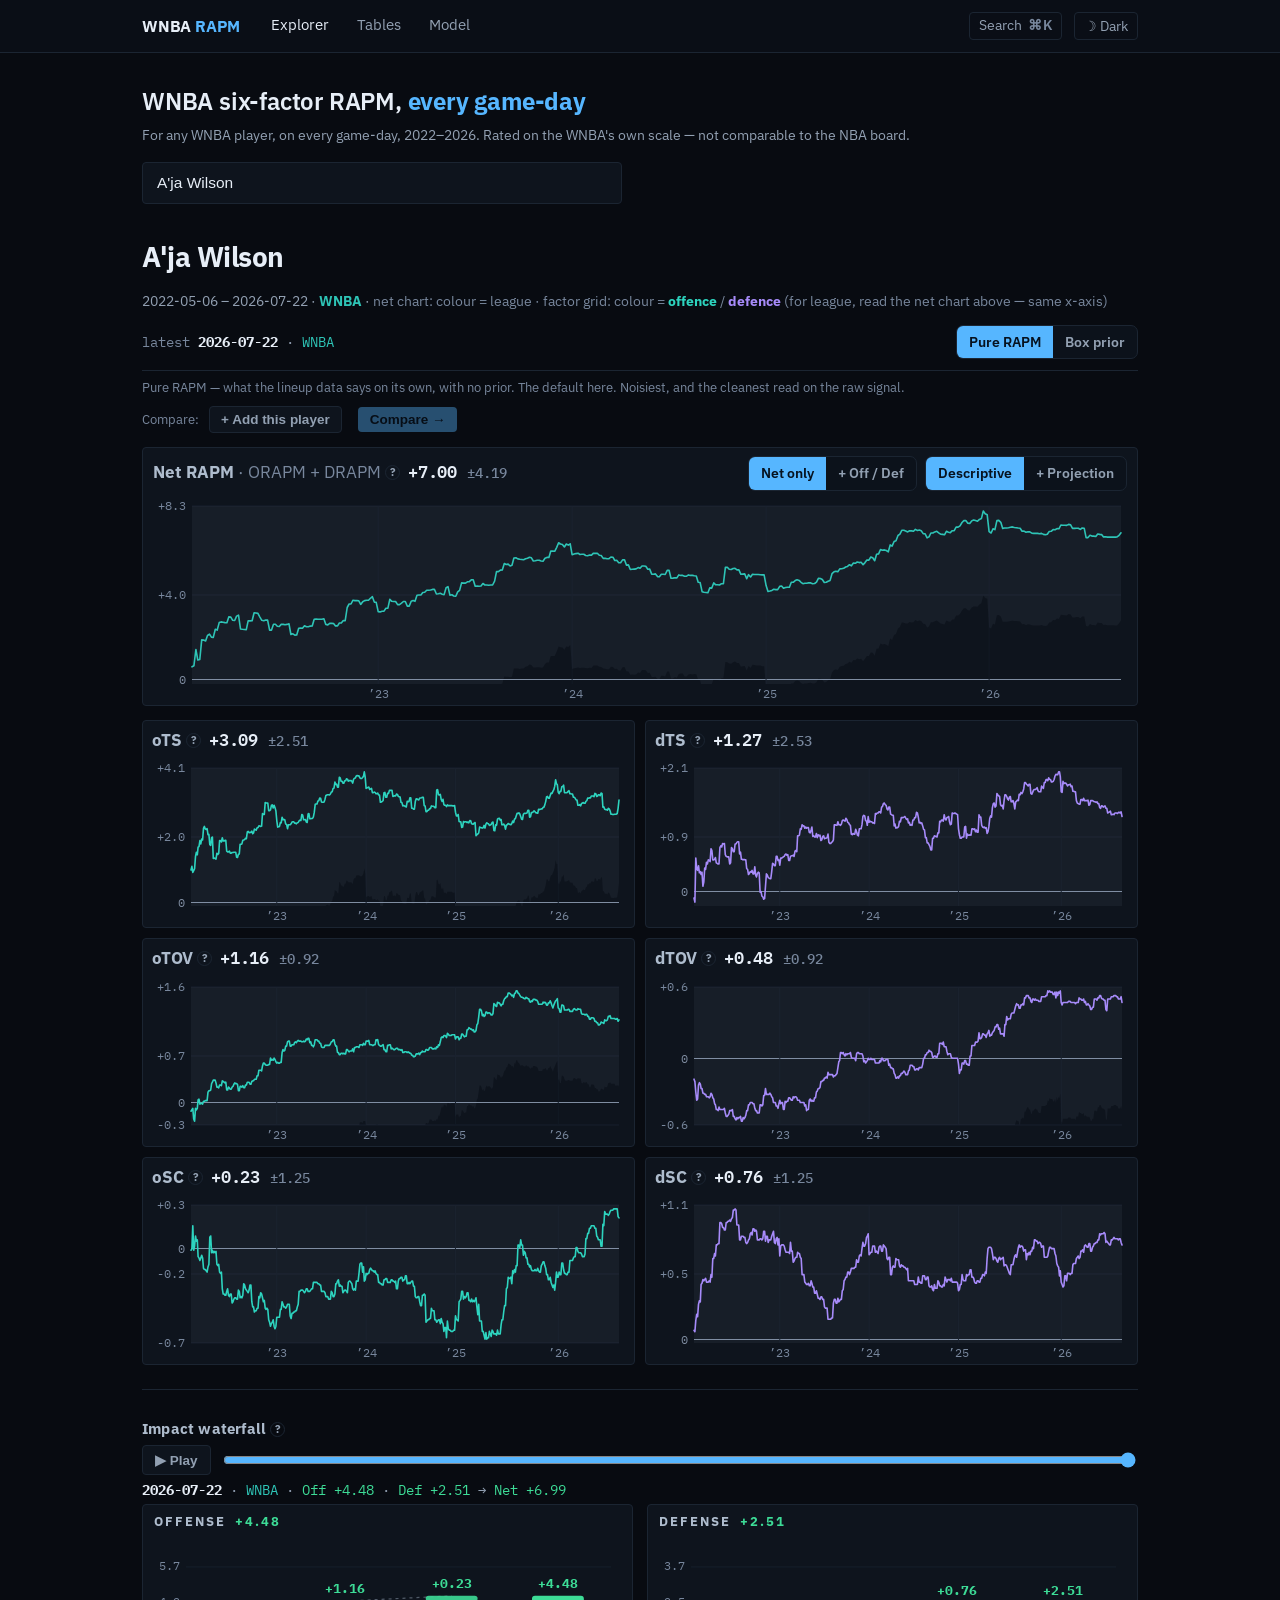
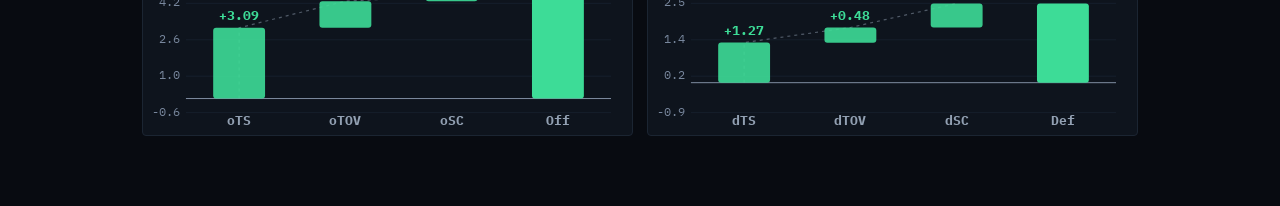
==== index.html @ 567971f6 "WNBA Daily RAPM — initial publish Six-factor WNBA RAPM re-solved every game-day, 2022-2026: 1,263 ga" ====
<!doctype html>
<html lang="en"><head>
<meta charset="utf-8"><meta name="viewport" content="width=device-width,initial-scale=1">
<title>Explorer · WNBA Daily RAPM</title>
<link rel="stylesheet" href="site.css">
<link rel="icon" href="favicon.svg"><link rel="manifest" href="manifest.webmanifest">
<style>
  /* ── page-unique CSS only (tokens/nav/search/grid/cell/seg live in site.css) ── */
  #player{display:none;margin-top:20px}
  .phead{display:flex;align-items:baseline;gap:13px;flex-wrap:wrap;border-bottom:1px solid var(--line);padding-bottom:11px}
  .pname{font-size:var(--fs-6);font-weight:700;letter-spacing:-.5px}
  /* ── player card (headshot + name + age + per-game box line) — Explorer-only ── */
  /* align-items:stretch, not center: the headshot spans the full height of the two-row body, so its
     top edge is flush with the name and its bottom with the shooting line. Centering left it
     floating against a body it no longer matched (owner 2026-07-26: "should be flush"). */
  .pcard{display:none;gap:var(--sp-4);align-items:stretch;background:var(--panel);
    border:1px solid var(--line);border-radius:var(--r-2);padding:var(--sp-3) var(--sp-4);margin-bottom:14px}
  /* Height comes from `stretch` so the image is flush with both rows; the width is FIXED at the
     height those two rows come to (100px, measured), which makes it square.
     ponytail: the 100 is a hand-matched constant, not derived. CEILING, stated plainly: change the
     type scale or the row gap and the headshot goes slightly off-square -- object-fit:cover keeps
     it looking right, it just stops being a perfect square. aspect-ratio:1 was tried first and does
     NOT work here: on a flex item with width:auto the flex algorithm sizes from content, so the
     monogram collapsed to the width of the two letters. */
  /* .pc-shot owns the 100px box; the headshot fills it. The wrapper exists so the team badge has
     something to be positioned against — and it has to be the wrapper rather than the <img>,
     because faceErr() REPLACES the img with a .pc-mono span when every CDN candidate 404s, and a
     badge parented to the img would vanish with it. */
  .pc-shot{position:relative;flex:0 0 100px;width:100px;align-self:stretch;display:flex}
  .pc-face,.pc-mono{width:100%;flex:1 1 auto;border-radius:var(--r-2);
    background:var(--panel-3);border:1px solid var(--line)}
  .pc-body{min-height:76px}
  .pc-face{object-fit:cover;object-position:top}
  /* Team badge, overlapping the headshot's top-left corner (owner 2026-07-28).
     THE PLATE IS NOT DECORATION. These are ESPN's own team PNGs, and a large share of college
     marks are dark-on-transparent — on the dark theme they would be an invisible smudge. A
     near-white plate is the standard badge treatment and the only one that makes an arbitrary
     third-party raster legible on BOTH themes; the --line ring is what keeps it from dissolving
     into the light theme's panel. Fixed white in both themes on purpose: the logo's own inks are
     fixed, so a theme-following plate would break exactly one of the two. */
  .pc-badge{position:absolute;top:-6px;left:-6px;width:30px;height:30px;border-radius:50%;
    background:#fff;border:1px solid var(--line);padding:3px;object-fit:contain;
    box-shadow:0 1px 3px rgba(0,0,0,.35)}
  @media(max-width:520px){.pc-badge{width:24px;height:24px;top:-5px;left:-5px;padding:2px}}
  .pc-mono{display:flex;align-items:center;justify-content:center;font-family:var(--font);
    font-weight:700;font-size:27px;color:var(--muted);letter-spacing:.5px}
  /* WHERE THE NAME->SUB GAP ACTUALLY COMES FROM (owner 2026-07-28: "reduce it"). It measured
     21.89px at desktop, and only 2px of that was this rule's gap. 18.39px was the PTS/REB/AST
     stat group's SECOND line -- the uppercase .pc-lab -- hanging below the baseline the name is
     aligned to inside row 1, and 1.50px was row 2's own baseline alignment. So the levers are
     down there, not here: .pc-lab's line-height (it inherited 1.5 from site.css, i.e. 17.25px of
     box for an 11.5px glyph) and .pc-cell's internal gap. Those three together take it to ~13px
     without moving the two stat groups, which the comments below say were deliberately placed. */
  .pc-body{flex:1;min-width:0;display:flex;flex-direction:column;justify-content:center;gap:0}
  /* one text line on the left, its stat group on the right, baselines shared */
  .pc-row{display:flex;align-items:baseline;justify-content:space-between;gap:var(--sp-5)}
  .pc-name{font-size:var(--fs-6);font-weight:700;letter-spacing:-.5px;line-height:1.08}
  .pc-sub{display:flex;gap:9px;align-items:baseline;flex-wrap:wrap;font-size:var(--fs-2);
    color:var(--muted)}
  .pc-sub .pos{font-weight:700;color:var(--text);letter-spacing:.02em}
  .pc-sub .tm{color:var(--text)}   /* team reads as identity, like the position, not as metadata */
  /* The two stat groups sit at the right end of their own row, so the ragged-length rows still share
     one flush right edge. `.pc-cell:last-child{padding-right:0}` is what lands that edge — do not
     give the last cell its padding back. */
  .pc-group{display:flex;font-family:var(--font-mono);font-variant-numeric:tabular-nums}
  .pc-cell{display:flex;flex-direction:column;gap:0;padding:0 11px;border-right:1px solid var(--line)}
  .pc-cell:first-child{padding-left:0}.pc-cell:last-child{border-right:none;padding-right:0}
  .pc-val{font-size:var(--fs-3);font-weight:600;color:var(--text)}
  /* line-height:1 is load-bearing, not cosmetic: this is the box that sets how far row 1 hangs
     below the name's baseline, and therefore most of the name->sub gap. See .pc-body above. */
  .pc-lab{font-size:11.5px;line-height:1;letter-spacing:.08em;color:var(--faint);text-transform:uppercase}
  .pc-shoot .pc-val{color:var(--muted)}
  /* The two stat groups ended up FLUSH (measured 0.0px between the PTS label's bottom and the FG%
     value's top) once the name->sub tightening landed: .pc-body's gap, .pc-cell's gap and
     .pc-lab's line-height were all pulled in, and those are the same three rules that separate the
     counting row from the shooting row. Owner 2026-07-28: give the two groups their space back
     WITHOUT re-opening the name gap.
     `position:relative` and not a margin, deliberately: .pc-row is align-items:baseline, so a
     margin-top here would push this group's baseline down and drag .pc-sub — the whole point of
     the tightening — down with it. A relative offset moves the paint and nothing else. */
  .pc-shoot{position:relative;top:5px}
  /* The paired rows are a desktop affordance and do not survive the phone: under the 60px headshot
     the body is ~239px wide at 375px (~184px at 320px) against ~256px of counting cells, so a row
     holding the name AND five stats would clip. Below 520px each row breaks in two and everything
     falls back to a LEFT edge — a ragged right beats a clipped one. */
  @media(max-width:520px){.pcard{align-items:flex-start}.pc-name{font-size:var(--fs-5)}
    .pc-shot{width:60px;height:60px;flex:0 0 60px;align-self:flex-start}
    .pc-row{flex-direction:column;align-items:flex-start;gap:var(--sp-1)}
    .pc-cell{padding:0 8px}
    .pc-group{flex-wrap:wrap;row-gap:6px}}
  .pmeta{color:var(--muted);font-size:var(--fs-2)}
  .readout{font-family:var(--font-mono);font-size:13.5px;color:var(--muted);font-variant-numeric:tabular-nums;min-width:150px;text-align:left}
  .readout b{color:var(--text)}
  .modehint{font-size:13px;color:var(--faint);margin:7px 0 -4px;line-height:1.55;max-width:840px}
  /* bespoke interactive crosshair charts (owned locally).
     .crosshair is NOT redeclared here. It used to be, as `stroke:#3a4862`, and because this
     <style> follows the site.css <link> the local copy WON — which quietly killed the themed fix
     site.css:244-248 documents. That hairline measures 9.20 against the light --panel but 2.01
     against the dark one, so on the DEFAULT theme the affordance that tells you which date you are
     reading sat under the 3:1 mark floor. site.css's var(--faint) lands at 5.5 light / 5.1 dark.
     .hdot is kept local because the charts here own the hover dot's geometry. */
  .hdot{pointer-events:none;stroke:var(--bg);stroke-width:1.2}
  .grid svg,.netcard svg{touch-action:none}
  /* ── cursor tooltip on the crosshair ──────────────────────────────────────────────────────────
     The crosshair and the hover dots already existed; what did not was a readout AT the pointer, so
     reading a value meant looking away from the day you were pointing at, up to the panel header.
     ONE node, position:fixed, reused by whichever chart the pointer is over: the bubble belongs to
     the pointer, not to a panel, and a fixed node cannot be clipped by a panel's radius or overflow.
     pointer-events:none so it can never swallow the pointermove that drives it. */
  #ctip{position:fixed;left:0;top:0;z-index:70;display:none;pointer-events:none;white-space:nowrap;
    border:1px solid var(--line);border-radius:var(--r-1);padding:6px 8px;
    box-shadow:0 6px 18px rgba(0,0,0,.45)}
  /* The SURFACE is theme-split on purpose and the reason is measurable. The swatches are MARKS
     (3:1 floor) and the binding one is light --off #0e9e8c: 3.34:1 on --panel (#ffffff) but 2.99 on
     --panel-2 and 2.78 on --panel-3 — so in LIGHT this bubble cannot reuse [data-tip]'s --panel-2
     surface without putting a swatch under the floor. DARK has the opposite problem: it floats over
     .cell/--panel, and --panel-2 sits 1.02:1 against that (no visible step at all), so it takes
     --panel-3 at 1.10 and lifts.
     RE-MEASURED after the swatches became live tokens (see tipShow), by sampling the RENDERED PNG
     at 1280 — the swatch pixel and the modal bubble-interior pixel, both themes, single-row bubble
     on ?p=c4896963's oTS cell: LIGHT surface (255,255,255), swatch --off (14,158,140) = 3.34:1;
     DARK surface (20,30,43) = --panel-3, swatch --off (45,212,191) = 9.02:1. Text on the same
     samples: value ink 17.80:1 light / 14.37:1 dark, and the weakest, the ± qualifier in --faint,
     5.52:1 light / 4.60:1 dark. Over 3:1 for marks and 4.5:1 for text in both themes.
     SCOPE, HONESTLY. Those numbers cover the LEAGUE and SIDE swatches, which are tokens. They do
     NOT cover the COMPARE view, whose swatches are the Okabe-Ito slots — theme-independent
     literals, baked identically into the polyline they label. Pixel-sampled on the same rig
     (?p=203999,1630169,201939,1628369, light): #0072B2 (0,114,178) 5.19:1, #CC79A7 (204,121,167)
     3.06:1, and #E69F00 (230,159,0) 2.25:1 — that last one is UNDER the 3:1 mark floor on the light
     bubble. It is under it on every light surface on the site, not just here, because the palette
     is chosen for dichromat SEPARATION rather than for luminance against white, and it paints the
     compare LINES too; nothing this tooltip can do fixes it without moving the palette everywhere.
     What keeps it honest meanwhile is that the compare bubble is the one place colour is never the
     sole encoder — every row prints the player's NAME beside the swatch at 5.52:1. Recorded as a
     palette decision for the owner, not papered over here with a border. */
  #ctip{background:var(--panel-3)}
  :root[data-theme=light] #ctip{background:var(--panel);box-shadow:0 6px 18px rgba(14,24,40,.16)}
  #ctip .d{font-size:var(--fs-1);color:var(--muted);margin-bottom:4px}
  /* LOCKUP, not space-between. The rows used to be independent flex lines with `margin-left:auto`
     on the number, which pinned every value to the bubble's right edge — so in a 4-way compare the
     numbers sat a variable distance from the name they belong to and did not line up with each
     other. One grid for ALL rows fixes both at once: the four columns are sized once, so the label
     column is as wide as the longest label and every number starts at the same x. The gap after
     the label is the grid's own 7px (the same 7px the swatch gets), which is a lockup gap, and the
     number still outranks its label by weight and colour. */
  #ctip .rows{display:grid;grid-template-columns:9px minmax(0,max-content) max-content max-content;
    align-items:center;gap:2px 7px;
    font-family:var(--font-mono);font-size:var(--fs-2);font-variant-numeric:tabular-nums;line-height:1.5}
  #ctip .sw{width:9px;height:9px;border-radius:2px}
  /* the compare view puts full player names in here, so the label truncates and the number does not */
  #ctip .k{color:var(--muted);overflow:hidden;text-overflow:ellipsis;max-width:150px}
  #ctip .n{color:var(--text);font-weight:600;text-align:right}
  #ctip .e{color:var(--faint)}
  /* add-to-compare affordance in the player header */
  .cmpadd{font-size:13.5px;font-weight:600;color:var(--muted);background:var(--panel);border:1px solid var(--line);
    padding:5px 11px;cursor:pointer;border-radius:var(--r-1)}
  .cmpadd:hover{color:var(--text);border-color:var(--accent)}
  .cmptray{display:flex;gap:8px;flex-wrap:wrap;align-items:center;margin:12px 0 0}
  .cmptray .seglab{align-self:center}
  .cmpchip{display:inline-flex;align-items:center;gap:7px;background:var(--panel);border:1px solid var(--line);
    padding:4px 9px;font-size:13.5px;border-radius:var(--r-1)}
  .cmpchip .sw{width:10px;height:10px;border-radius:2px}
  .cmpchip .x{cursor:pointer;color:var(--muted);font-weight:700;margin-left:1px}
  .cmpchip .x:hover{color:var(--neg)}
  .cmpgo{font-size:13.5px;font-weight:700;color:var(--accent-ink);background:var(--accent);border:none;
    padding:5px 12px;cursor:pointer;border-radius:var(--r-1)}
  .cmpgo:disabled{opacity:.4;cursor:not-allowed}
  /* ── production profile section ── */
  #profile{display:none;margin-top:28px;border-top:1px solid var(--line);padding-top:6px}
  .barrow{display:flex;align-items:center;gap:10px;margin:7px 0}
  .barrow .lab{width:58px;font-size:14.5px;font-weight:700;color:#cdd9e6;font-variant-numeric:tabular-nums}
  :root[data-theme=light] .barrow .lab{color:#33425a}
  .barrow .val{width:70px;font-size:13.5px;color:var(--muted);font-variant-numeric:tabular-nums;text-align:right}
  .barrow .pctlab{width:48px;font-size:13.5px;font-weight:700;color:var(--text);font-variant-numeric:tabular-nums}
  .barwrap{flex:1;min-width:120px}
  /* two balanced columns: percentile bars (left) + radar (right), both top-aligned (align-items:start) */
  .profcols{display:grid;grid-template-columns:repeat(auto-fit,minmax(280px,1fr));gap:18px 30px;align-items:start}
  /* Owner 2026-07-26: keep the radar INSIDE the vertical run of the six percentile bars.
     RC.radar() draws a square viewBox and site.css sets svg{width:100%;height:auto}, so the
     rendered height IS this max-width. Left column measures ~300px at 1040: two .sectitle blocks
     (21px line + collapsed 22px/8px margins) + six .barrow rows (20.25px + 7px margins) + the
     ~19px legend line. The "Profile shape" title above the radar eats 21+8 = 29px, leaving 271px
     — capped at 270 (was 330). This is a LAYOUT cap only: the viewBox is untouched, and
     RC.radar() is shared with the team pages, so nothing there moves. */
  .radarwrap{max-width:270px;margin:0 auto;width:100%}
  /* The radar's factor labels are sized in viewBox units, so the 270/320 = 0.84 scale would have
     shrunk them from 11.9px to 9.7px rendered. 14 units x 0.84 = 11.8px — same as before the cap. */
  #radar svg text{font-size:14px}
  /* plan49 W1: 3x2 grid — offence DOWN column 1 (oTS,oTOV,oSC), defence DOWN column 2.
     Column flow + the FIXED FAC insertion order at :471-473 does this with no JS change.
     Do NOT reorder FAC to get here: facProj(i) indexes traj_f[h][i] POSITIONALLY. */
  #grid{grid-template-columns:repeat(2,1fr);grid-template-rows:repeat(3,auto);grid-auto-flow:column}
  @media(max-width:640px){#grid{grid-template-columns:1fr;grid-auto-flow:row}}
  /* ── atoms expanded ────────────────────────────────────────────────────────────────────────
     Drilling into oTS/dTS gives that one factor the whole grid and takes the other five off
     screen. The point is width: seven component charts across a 493px half-cell are 150px each,
     which is where the year labels had to be hidden. Across the full 996px they are ~240px.
     grid-template-rows is overridden to `auto` because the 3-row template would otherwise hold
     two empty rows open under the expanded cell. */
  #grid.atoms-open>.cell{display:none}
  #grid.atoms-open>.cell.atom-open{display:block;grid-column:1/-1}
  #grid.atoms-open{grid-template-rows:auto}
  /* The morph itself. 260ms is long enough to read as motion and short enough not to sit in the
     way of a second click; the five leaving cells fade a touch faster than the survivor grows. */
  ::view-transition-old(root),::view-transition-new(root){animation-duration:260ms}
  @media(prefers-reduced-motion:reduce){
    ::view-transition-group(*),::view-transition-old(*),::view-transition-new(*){animation:none!important}
  }
  /* plan49 W1: in the SIX FACTOR charts the LINE colour encodes SIDE, not league (owner's ask).
     Teal is the existing --amp token. Measured with a Vienot dichromat sim + dE76:
     teal/violet separate at dE 51.8 deuteranopia / 68.0 protanopia, and both sit >64 from
     --amber, the projection overlay drawn on the same chart. Accepted cost, stated plainly:
     violet collapses onto --nba under deuteranopia (dE 3.2). Every hue at usable lightness does
     — the palette already spends blue/orange/rose on leagues. It is tolerable here only because
     the factor charts no longer draw league colour at all, so there is nothing to confuse it
     WITH inside the grid; the net chart above is a separate panel and keeps league colour. */
  :root{--off:#2dd4bf;--def:#a78bfa}
  :root[data-theme=light]{--off:#0e9e8c;--def:#7c3aed}
  .swoff{color:var(--off);font-weight:700}.swdef{color:var(--def);font-weight:700}
  /* plan49 W2: the net card's title row now carries THREE controls (off/def, projection, readout).
     Measured at 375px: adding #odseg pushed documentElement.scrollWidth to 447 against a 375
     clientWidth — a real horizontal page scroll. The shared `.ctitle` rule in site.css is a nowrap
     flex row (cited by SELECTOR, never by line number — that file is edited under us), so let this
     ONE row (and the control group inside it) wrap instead. Scoped to .netcard so the six factor
     cells keep their single-line titles. */
  .netcard .ctitle{flex-wrap:wrap;row-gap:6px}
  .netcard .ctitle>span{flex-wrap:wrap;max-width:100%}
  /* Owner 2026-07-26: the six factor headers (oTS/oTOV/oSC/dTS/dTOV/dSC) read too small. Label
     12.5px -> 15.5px (+24%, and now ON the --fs-* scale instead of off it). Raising the label to
     15.5 crosses the old 15px number, so the number moves with it (15 -> 18) to keep the site.css
     lockup rule intact: the NUMBER outranks its label. Settled ratio 18/15.5 = 1.16 (was 1.20).
     The trailing ±SE / O-D split stays a qualifier at 13px = 0.72 of the number (was 0.77).
     Scoped to #player so this can only ever touch the Explorer — .ctitle is a shared site.css
     component and other pages' panels must keep the 12.5/15 default. Applies to the net card too,
     which is the same lockup; measured at 1040 the net title row is 876px of 980px available and
     still does not wrap. */
  #player .ctitle{font-size:var(--fs-4)}
  #player .ctitle .v{font-size:var(--fs-4)}
  #player .ctitle .v b ~ span{font-size:var(--fs-2)}
  /* A DELIBERATE LOOK, NOT AN OVERFLOW GUARD. The single-line decision above was settled on the
     single-player readout, which holds one number; a 4-way compare puts four in the same .v.
     Below the grid's 1-column breakpoint that reads as a cramped label+numbers run, so the numbers
     are allowed to drop under their label. Nothing overflows without this rule — an earlier version
     of this comment claimed a 375px page scroll and it does not reproduce. Do not re-justify it as
     a scroll fix; delete it if the wrapped look is ever unwanted. */
  @media(max-width:640px){#player .ctitle{flex-wrap:wrap;row-gap:2px}}
  /* plan49 W3: TS -> atom drill-down. The panel lives INSIDE the .cell so the 3x2 column-flow
     grid keeps working — the cell simply grows and its column reflows. minmax(0,1fr) is a cheap
     guard against a grid item refusing to shrink below its content, NOT a fix for an observed
     bug: measured at 1280, plain `repeat(3,1fr)` yields the identical 151px tracks and the same
     scrollWidth 1280 == clientWidth. Kept because it costs one token; do not cite it as a fix. */
  .drill{font:inherit;font-size:12px;font-weight:600;letter-spacing:.02em;margin-left:6px;
    padding:1px 6px;border:1px solid var(--line);border-radius:999px;background:none;
    color:var(--faint);cursor:pointer;vertical-align:middle}
  .drill:hover{color:var(--text);border-color:var(--faint)}
  .drill.on{color:var(--bg);background:var(--faint);border-color:var(--faint)}
  .atompanel{display:none;margin-top:8px;border-top:1px solid var(--line);padding-top:8px}
  .atomnote{font-size:13px;line-height:1.5;color:var(--faint);margin-bottom:8px}
  .atomgrid{display:grid;grid-template-columns:repeat(auto-fit,minmax(210px,1fr));gap:10px 12px}
  @media(max-width:640px){.atomgrid{grid-template-columns:minmax(0,1fr)}}
  .atitle{display:flex;align-items:baseline;gap:7px;
    font-size:13px;color:var(--faint);margin-bottom:3px}
  .atitle .v{font-variant-numeric:tabular-nums;color:var(--text)}
  /* At 151px wide an 11-season career puts Chart()'s year ticks 6.7px apart with 15.3px labels —
     measured overlap, unreadable. Hide the LABELS only; the year GRIDLINES stay, and the parent
     TS chart sits directly above on the identical x-axis with its years legible (25.8px apart).
     Selector targets middle-anchored text, which in Chart() is the year tick and the projection
     season tick; atom charts are built with proj=null, so only year ticks can match here.
     ponytail: CSS instead of a `noYearLabels` flag threaded through Chart(). CEILING, stated
     plainly: nothing enforces this coupling — if Chart() ever draws another middle-anchored
     label, or these panels are ever given a projection, it disappears here silently.
     Scoped to the 3-up layout: at <=640px the panel is single-column (331px wide at a 375px
     viewport), the ticks are ~4x further apart and the labels are legible, so they stay. */
  @media(min-width:641px){.atomcell svg text[text-anchor="middle"]{display:none}}
  /* forward projection overlay (opt-in, ORANGE = projected, NOT measured) — 1-5yr trajectory, drawn on each chart */
  .projconn{stroke:var(--amber);stroke-width:1.4;fill:none;stroke-dasharray:4 2;stroke-linejoin:round;stroke-linecap:round;opacity:.65}
  .projci{stroke:var(--amber);stroke-width:1.6;stroke-linecap:butt}
  .projcap{stroke:var(--amber);stroke-width:1.6;stroke-linecap:round}
  /* ── impact waterfall (6 factors → off/def; continuous play across game-days) ── */
  #waterfall{display:none;margin-top:24px;border-top:1px solid var(--line);padding-top:6px}
  .wfbar{display:flex;align-items:center;gap:10px;flex-wrap:wrap;margin:2px 0 5px}
  .wfscrub{flex:1;min-width:130px;accent-color:var(--accent)}
  .wfsum{font-family:var(--font-mono);font-size:13.5px;color:var(--muted);font-variant-numeric:tabular-nums;margin:0 0 4px}
  .wfsum b{color:var(--text)}
  .wfstack{display:grid;grid-template-columns:1fr 1fr;gap:14px}
  @media(max-width:720px){.wfstack{grid-template-columns:1fr}}
  .wfchart{border:1px solid var(--line);background:var(--panel);border-radius:var(--r-1);padding:6px 9px 3px}
  .wfhd{display:flex;align-items:baseline;gap:9px;font-size:12.5px;font-weight:700;
    color:#aebccd;letter-spacing:.16em;padding:1px 2px 2px}
  :root[data-theme=light] .wfhd{color:#33425a}
  .wfsvg{width:100%;height:auto}
  .wfg{stroke:var(--grid);stroke-width:1}
  .wft{fill:var(--faint);font-size:12px;font-variant-numeric:tabular-nums}
  .wfax{stroke:var(--zero);stroke-width:1}
  .wftr{fill:none;stroke:var(--muted);stroke-width:1.2;stroke-dasharray:3 4;opacity:.5}
  .wfb.pos{fill:var(--pos);opacity:.9}.wfb.neg{fill:var(--neg);opacity:.9}.wfb.zero{fill:var(--zero);opacity:.6}
  .wfb.tot.pos{fill:var(--pos);opacity:1}.wfb.tot.neg{fill:var(--neg);opacity:1}
  .wfl{fill:var(--muted);font-size:13px;font-weight:700}
  .wfv{font-size:13.5px;font-weight:700;font-variant-numeric:tabular-nums}
  .wfv.pos{fill:var(--pos)}.wfv.neg{fill:var(--neg)}.wfv.zero{fill:var(--muted)}
</style></head>
<body>
<nav id="topnav" data-active="explorer"></nav>
<script src="charts.js"></script>
<script src="nav.js"></script>
<!-- team_colors.js: the site's one owner of "make this brand hex legible on this theme". The card
     reads it for the team name's tint (NBA by abbr, college by the ESPN hex card_data ships). It
     is optional by design — renderCard guards on window.deriveHex, so if this ever fails to load
     the name simply renders as normal text. Must follow charts.js, which owns theme init. -->
<script src="team_colors_wnba.js"></script>
<div class="wrap">
  <h1 style="margin-top:6px">WNBA six-factor RAPM, <b>every game-day</b></h1>
  <p class="sub">For any WNBA player, on every game-day, 2022&ndash;2026. Rated on the WNBA's own scale &mdash; not comparable to the NBA board.</p>
  <div class="searchbox">
    <input id="q" autocomplete="off" placeholder="Search a player…  (e.g. A'ja Wilson, Napheesa Collier)">
    <div class="drop" id="drop"></div>
  </div>
  <div class="cmptray" id="suggest"></div>

  <div id="player">
    <!-- kept for renderCard(); stays hidden — no WNBA card_data source -->
    <div class="pcard" id="pcard"></div>
    <div class="phead">
      <span class="pname" id="pname"></span>
      <span class="pmeta" id="pmeta"></span>
      <span class="readout" id="readout"></span>
      <div id="modeseg" class="seg" style="margin-left:auto;display:none">
        <button data-mode="pure" type="button">Pure RAPM</button>
        <button data-mode="box" type="button">Box prior</button>
      </div>
    </div>
    <div class="modehint" id="modehint"></div>

    <!-- add-to-compare affordance (single view only) — above the charts for easy access -->
    <div class="cmptray" id="cmptray" style="display:none">
      <span class="seglab">Compare:</span>
      <button class="cmpadd" id="cmpadd" type="button">+ Add this player</button>
      <span id="cmplist"></span>
      <button class="cmpgo" id="cmpgo" type="button" disabled>Compare →</button>
    </div>

    <div class="netcard">
      <!-- Owner 2026-07-26: tooltip trimmed to two sentences. The CI sentence is a REQUIRED honesty
           statement (the band measures what already happened, and is ~4x too wide read as a
           forecast) — shorten it if you must, never drop it. Full derivation: the CAL-2 band audit,
           and the band comment in Chart() below. -->
      <div class="ctitle"><span>Net RAPM <span style="color:var(--faint);font-weight:400">· ORAPM + DRAPM</span> <span class="help" data-tip="Offense plus defense, in points per 100 possessions on the WNBA's own scale (there is no translation to the NBA scale, and there cannot be one). The grey band is a 95% confidence interval on what already happened — not a next-season forecast, and about 4× too wide to read as one.">?</span></span>
        <!-- the readout sits NEXT TO its own label, same lockup as the six factor cells below.
             It used to live at the far end of the control group, ~700px from the words "Net RAPM". -->
        <span class="v" id="v_net"></span>
        <span style="display:inline-flex;align-items:center;gap:8px;margin-left:auto">
          <!-- plan49 W2: draw ORAPM (oTS+oTOV+oSC) and DRAPM (dTS+dTOV+dSC) on the SAME net axis.
               They sum vertically to the net line. Defensive factors are already sign-flipped so
               positive = good (msolve.py:712), so DRAPM is ADDED, never subtracted. -->
          <!-- Owner 2026-07-26: the reader needs two facts — the lines add to net, and they carry no
               band. WHY there is no band (SEs are not stored, and inventing one would misuse the
               six-factor kappa) is in the `extras` comment in Chart(); the ≤0.03 rounding slack is
               noted at odRead() in setHoverAll(). Neither belongs in a tooltip. -->
          <span id="odseg" class="seg" style="display:none" title="Draw offense and defense on the net axis. The two lines add to net; no confidence band is drawn for them.">
            <button data-od="off" type="button" class="on">Net only</button>
            <!-- plain text, NOT the side colours: when this button is active its background is the
                 accent blue, on which --off measures 1.18:1 and --def 1.24:1 contrast (WCAG AA wants
                 4.5). The colour legend lives in the chart title beside it instead. -->
            <button data-od="on"  type="button">+ Off / Def</button>
          </span>
          <span id="projseg" class="seg" style="display:none" title="Overlay the 1–5 year forward projection (per-factor XGBoost; off by default)">
            <button data-proj="off" type="button" class="on">Descriptive</button>
            <button data-proj="on"  type="button">+ Projection</button>
          </span>
        </span></div>
      <div id="c_net"></div>
    </div>
    <div class="grid" id="grid"></div>

    <!-- ── IMPACT WATERFALL (single-player only) — 6 factors → off/def, continuous play across game-days ── -->
    <div id="waterfall">
      <div class="sectitle" style="margin-bottom:4px">Impact waterfall
        <span class="help" data-tip="The six factors stacked into Offense and Defense totals for one game-day. Press Play to morph the waterfall continuously across every game-day of this player's career.">?</span>
      </div>
      <div class="wfbar">
        <button class="btn" id="wfplay" type="button" style="font-weight:700">▶ Play</button>
        <input class="wfscrub" id="wfscrub" type="range" min="0" max="0" value="0" step="1" aria-label="Scrub game-day">
      </div>
      <div class="wfsum" id="wfsum"></div>
      <div class="wfstack" id="wfstack"></div>
    </div>

    <!-- ── PRODUCTION PROFILE (single-player only) ── -->
    <div id="profile">
      <div class="profcols">
        <div>
          <div class="sectitle" style="margin-top:0">Production profile</div>
          <div class="sectitle">Offense</div>
          <div id="off"></div>
          <div class="sectitle">Defense</div>
          <div id="def"></div>
          <div class="legend" id="proflegend"></div>
        </div>
        <div>
          <div class="sectitle" style="margin-top:0">Profile shape</div>
          <div class="radarwrap" id="radar"></div>
        </div>
      </div>
    </div>

  </div>

  <div class="empty" id="empty">Search for a player to see their daily 6-factor RAPM trajectory.</div>

</div>

<!-- the one cursor tooltip every chart shares; filled by tipShow(), positioned by tipPlace() -->
<div id="ctip" role="tooltip" aria-hidden="true"></div>

<script>
const FAC=[["oTS","oTS"],["oTOV","oTOV"],["oSC","oSC"],["dTS","dTS"],["dTOV","dTOV"],["dSC","dSC"]];
const TIP={
  oTS:"Offensive true-shooting RAPM — points/100 from shot-making efficiency (NBA scale).",
  oTOV:"Offensive turnover RAPM — ball-security value (fewer turnovers = positive).",
  oSC:"Offensive second-chance RAPM — value from offensive rebounding / extra possessions.",
  dTS:"Defensive true-shooting RAPM — suppressing opponent shot efficiency.",
  dTOV:"Defensive turnover RAPM — forcing turnovers / ball pressure.",
  dSC:"Defensive second-chance RAPM — limiting opponent offensive rebounds."};
const FACK=["oTS","oTOV","oSC","dTS","dTOV","dSC"];
const OFFF=["oTS","oTOV","oSC"], DEFF=["dTS","dTOV","dSC"];
// ── plan49 W3: factor -> atoms drill-down ────────────────────────────────────────────────────
// MIRRORS daily_v5/joint_alpha.py LEGACY_FACTOR_COMPONENTS, and ONLY the two factors that
// actually decompose. The other four are 1:1 with a single leaf metric (oTOV/dTOV ->
// ALT_TOV_VALUE, oSC/dSC -> SECOND_CHANCE_CLEAN), so a drill-down there is the same number
// twice — which is why the affordance is TS-only. build_site_atoms.py fails closed if that
// map ever changes, and tests/test_atoms_closure.py pins the 2-of-6 count.
const ATOMK={oTS:["oDECOMP_RIM_FG","oDECOMP_RIM_FREQ","oDECOMP_MID_FG","oDECOMP_THREE_FG","oDECOMP_THREE_FREQ","oALT_FT"],
             dTS:["dDECOMP_RIM_FG","dDECOMP_RIM_FREQ","dDECOMP_MID_FG","dDECOMP_THREE_FG","dDECOMP_THREE_FREQ","dALT_FT"]};
const ALAB={DECOMP_RIM_FG:"Rim make",DECOMP_RIM_FREQ:"Rim rate",DECOMP_MID_FG:"Mid make",
            DECOMP_THREE_FG:"Three make",DECOMP_THREE_FREQ:"Three rate",ALT_FT:"Free throws"};
const alab=k=>ALAB[k.slice(1)]||k;
// ATOMSRC holds BOTH decompositions, date-keyed; ATOMS is whichever one is currently on screen
// (set by renderAtoms from the active mode). ATOMOPEN is which TS cell is expanded.
let ATOMSRC={pure:null,prior:null}, ATOMS=null, ATOMOPEN=null;
// NOT named byDate: prep() below declares its own local `const byDate` object, and a helper that
// a function silently shadows is a trap waiting for the first person who calls it from in there.
const indexAtoms=a=>{                              // {d:[iso], <atom>:[...], off:{}} -> {byDate, off}
  if(!a||!Array.isArray(a.d))return null;
  const by={}; a.d.forEach((iso,i)=>{const o={};
    for(const k in a) if(k!=='d'&&k!=='off') o[k]=a[k][i];   // 'off' is a scalar map, not a per-date list
    by[iso]=o;});
  return {byDate:by, off:a.off||{}};               // off = the fixed calibration offset per TS factor
};
// WHICH BOARD'S ATOMS BACK THE MODE ON SCREEN, or null if that mode has no atom layer at all.
// pure   -> the pure board's atoms.
// prior  -> the prior-informed board's atoms.
// latent -> only when it ALIASES to prior (SERIES.latent === priorPrep, i.e. this player never
//           changed leagues, which is 84% of them). Then the curve being drawn IS the prior board
//           and the prior atoms close against it exactly. For a real cross-league mover, latent is
//           a state-space re-score of that board, not a solve over the atoms -- nothing adds up.
// box    -> never. It is a different estimator whose LEAVES are the six factors; there is no atom
//           layer under it (out/box_prior_daily_*.parquet is 6 factors + net, full stop).
const atomsFor=m=>(m==='pure')?ATOMSRC.pure
                 :(m==='prior'||(m==='latent'&&LATENT_ALIAS))?ATOMSRC.prior:null;
const LC={wnba:'var(--wnba)'};
const LNAME={wnba:'WNBA'};
const q=document.getElementById('q'), drop=document.getElementById('drop');
let INDEX=[], curOpts=[], active=-1, CHARTS=[], SER=null;

// ── lazy-loaded, cached secondary data files ────────────────────────────────
let QUANT=null;
function lazy(file, cache){ return cache.p || (cache.p = fetch(file).then(r=>r.ok?r.json():null).catch(()=>null)); }
const _q={};
const getQuant = ()=>lazy('quantiles.json',_q).then(d=>QUANT=d);

// ── forward-projection overlay (opt-in; fetched ONCE, cached) ─────────────────
// projection_series.json: { meta:{factors,...}, players:{ "<pid>":{ last_season,
//   anchor:[net,se], next:[season,net,se], anchor_f:[6], next_f:[6], next_f_se:[6] } } }.
// 1-5yr trajectory. Rendered as ORANGE projected points + 80% CI on each chart. OFF by default.
let PROJ=null; const _p={};
const Z80=1.2816;                                  // 80% two-sided band half-width
let PROJON=false;                                  // always land on Descriptive; projection is opt-in, session-only
const getProj = ()=>lazy('projection_series.json',_p).then(d=>PROJ=d);
function projFor(){ return (PROJON && PROJ && PROJ.players && CURID && PROJ.players[CURID]) || null; }

fetch('players.json').then(r=>r.json()).then(d=>{
  INDEX=d;
  const u=new URLSearchParams(location.search),pid=u.get('p'),nq=u.get('q');
  // Multi-player comparison overlay: ?p=id1,id2,... (2-4 players). One id -> normal single view.
  const ids=(pid||'').split(',').map(s=>s.trim()).filter(Boolean);
  if(ids.length>1){loadMulti(ids.slice(0,4));return;}
  let hit=pid?INDEX.find(x=>x.id===pid):(nq?INDEX.find(x=>x.n.toLowerCase()===nq.toLowerCase())||INDEX.find(x=>x.n.toLowerCase().includes(nq.toLowerCase())):null);
  if(hit){load(hit.id,hit.n);return;}
  // DEFAULT: open on whoever leads the board. Data-driven rather than a pinned id --
  // players.json is sorted by net descending, so this survives a re-solve, a roster change
  // and the end of a career without anyone remembering to edit it.
  if(INDEX.length) load(INDEX[0].id, INDEX[0].n);
});

q.addEventListener('input',()=>filt(q.value.trim()));
q.addEventListener('focus',()=>{if(q.value.trim())filt(q.value.trim())});
q.addEventListener('keydown',e=>{if(!curOpts.length)return;
  if(e.key==='ArrowDown'){active=Math.min(active+1,curOpts.length-1);paint()}
  else if(e.key==='ArrowUp'){active=Math.max(active-1,0);paint()}
  else if(e.key==='Enter'){const o=curOpts[active<0?0:active];if(o)load(o.id,o.n)}
  else if(e.key==='Escape')drop.style.display='none';});
document.addEventListener('click',e=>{if(!e.target.closest('.searchbox'))drop.style.display='none'});

function filt(query){if(!query){drop.style.display='none';return}
  const ql=query.toLowerCase();
  curOpts=INDEX.filter(x=>x.n.toLowerCase().includes(ql))
    .sort((a,b)=>{const ai=a.n.toLowerCase().startsWith(ql),bi=b.n.toLowerCase().startsWith(ql);return ai!==bi?(bi-ai):(b.net-a.net)}).slice(0,12);
  active=-1;paint();}
function paint(){if(!curOpts.length){drop.style.display='none';return}
  drop.innerHTML='';
  curOpts.forEach((o,i)=>{const badges=[...o.lg].map(c=>`<span class="badge b-w">WNBA</span>`).join('');
    const el=document.createElement('div');el.className='opt'+(i===active?' active':'');
    el.innerHTML=`<span class="nm">${o.n}</span><span class="meta">${badges}<span>${o.s}–${o.e}</span><span style="color:#cbd5e1;font-weight:700">${o.net>=0?'+':''}${o.net}</span></span>`;
    el.onclick=()=>load(o.id,o.n);drop.appendChild(el);});
  drop.style.display='block';}

// Global data mode, persisted across players. Four daily series per player, swapped into the charts
// on toggle: 'pure' (prior-free), 'prior' (box-prior-informed, default), 'box' (the prior itself),
// 'latent' (display-only cross-league curve).
// Owner 2026-07-26: these render under the toggle on every page load, on a PUBLIC dashboard — one or
// two short sentences each, no internal framing. The framing that used to sit in the strings lives
// here instead, which is where a reader of the code wants it anyway:
//   pure   — prior-free six-factor decomp, calibrated to the public DataBallR ridge; one line per league.
//   prior  — same daily solve, all six factors shrunk toward a daily box-score prior; shrinkage is
//            strongest where lineup data is thin (rookies, early season) and fades as exposure grows.
//   box    — the prior itself, re-fit every game-day from NCAA/G-League/NBA box stats on that day's
//            prior-free cross-section.
//   latent — DARKO-style state-space pass over the prior-informed board, so a league-mover gets one
//            line instead of disjoint per-league graphs; net chart coloured by league played (F4).
// The box hint's "reads cooler than the board" clause is NOT filler — it is the honest-scale
// disclosure for a curve drawn on the same axis as the board. Shorten it, never drop it.
// TWO modes here, not the men's four, and the omissions are deliberate:
//   prior-informed — that board is a daily-refit box+EPM in-ridge prior. There is no WNBA
//                    EPM, so the same label over a different estimator would be a lie.
//   latent         — fuses a player's legs ACROSS leagues. One league => identity function.
const MODEHINT={
  pure:'Pure RAPM — what the lineup data says on its own, with no prior. The default here. Noisiest, and the cleanest read on the raw signal.',
  box:'Box prior — a box-score prediction of the same six factors, fit on WNBA box stats only. Shown at its own honest scale, so it reads cooler than the board, especially on defense.'};
const MODEHINT_LATENT_ALIAS='';
// DISPLAY-ONLY SMOOTHING DISCLOSURE (fence F3, owner-reopened 2026-07-17). DORMANT since 2026-07-21:
// the owner reverted the smoother, so deploy_site.sh no longer sets BOX_SMOOTH_W, build_site_box.py
// never stamps `sm`, and this sentence never renders. Kept wired, not deleted, because the disclosure
// must ship in the same motion as the filter if the filter ever comes back — a smoothed number that
// does not say it is smoothed is a lie. It is DERIVED: the window quoted is whatever was applied.
const boxSmoothNote=w=>` Display-smoothed: each of the six factors is filtered along time with a trailing ${w}-point median, reset at every season break (NBA days only). This changes only what is drawn. The rating, the prior and the projection all use the unsmoothed values, and the confidence band is not smoothed.`;
// Default mode is 'prior' (owner 2026-07-28 evening; reverts that morning's latent default, which
// had superseded 2026-07-24 prior, which had superseded 2026-07-21 latent — this pendulum has now
// swung four times, so change the DEFAULT here and the migration key in nav.js together and leave
// everything else alone). Latent remains a first-class mode: selectable here, live on the Tables'
// NBA populations, and Compare still draws it (separate owner ask). It just no longer OPENS.
// It also stays DISPLAY-ONLY either way (fence F4) — nothing downstream reads it.
//
// The one-time migration that moves returning visitors onto a new default lives in nav.js, NOT
// here: the Tables page shares these two localStorage keys, and a migration that only ran on the
// Explorer left a Tables-first visitor on their old mode until they happened to open this page.
// nav.js loads before this script on every page, so `rapm_mode` is already migrated by the time
// it is read below.
let _sm=localStorage.getItem('wrapm_mode');
// PER-PLAYER default: prior for EVERYONE, movers included. The 2026-07-26 rule that opened a
// cross-league mover on latent is deliberately NOT reinstated with this revert — "prior-informed
// is the default, not Latent" is not satisfied by a default that is still latent for the 16% of
// players who moved, and a mover landing on Latent is exactly where the revert would look broken.
// It only applies while the visitor has never PICKED a mode: `rapm_mode` alone cannot tell
// "defaulted" from "chose", since the migration above writes it either way, so the choice is
// recorded separately by setMode. Once someone picks, their pick wins on every player.
const modePinned = ()=>localStorage.getItem('wrapm_mode_pinned')==='1';
let SERIES={}, MODE=(_sm||'pure'), PNAME='', CURID=null;
function load(id,name){drop.style.display='none';q.value=name;history.replaceState(null,'','?p='+id);
  if(typeof wfStop==='function')wfStop();           // cancel any waterfall sweep from the previous player
  CURID=id; MULTI=null;
  const opt=u=>fetch(u).then(r=>r.ok?r.json():null).catch(()=>null);
  Promise.all([
    fetch('data/'+id+'.json').then(r=>r.json()),     // PURE board (base here; carries name)
    opt('data/'+id+'_box.json')                      // box prior
  ]).then(([pure,box])=>{
    const prior=pure, latent=null, atoms=null, atomsp=null;   // no such boards in the WNBA
    PNAME=prior.name||name;
    const priorPrep=prep(prior);
    // plan45 B1 (D3): single-league players have no _latent.json; alias Latent to the prior board
    // (latent === board when there is no cross-league bridge) so the tab is never a dead greyed button.
    LATENT_ALIAS=!latent;
    if(!modePinned()) MODE='pure';                   // pure is the WNBA default
    // W3: index the atom sidecars BY DATE, not by position. Each one's axis is the NBA subset of
    // the series it decomposes AND build_pages._downsample subsets each sidecar independently (it
    // pins each file's own last-played index), so positional alignment between sidecars is not
    // guaranteed even when the lengths happen to match. Date is the only safe join.
    ATOMSRC={pure:indexAtoms(atoms), prior:indexAtoms(atomsp)}; ATOMS=null; ATOMOPEN=null;
    BOX_SM=(box&&box.sm)||0;                        // per-player: what was actually applied (F3)
    SERIES={pure:priorPrep, box:box?prep(box):null};
    RAW={prior, pure, box, latent};
    show();
  });}
let RAW={}, LATENT_ALIAS=false, BOX_SM=0;   // BOX_SM: trailing-median window build_site_box.py
//   actually applied to this player's box curve (0/absent = not smoothed). Drives the F3 disclosure.

function activeMode(){return SERIES[MODE]?MODE:'pure';}  // honor preference; fall back per-player without dropping it
function setMode(m){
  if(!SERIES[m])return;                              // ignore unavailable mode (button disabled anyway)
  MODE=m; localStorage.setItem('wrapm_mode',m);
  localStorage.setItem('wrapm_mode_pinned','1');      // an explicit pick; stop auto-selecting per player
  syncSeg(); renderActive(); renderProfile();        // re-render on Pure / Prior-informed / Box toggle
}
function syncSeg(){
  const am=activeMode();
  document.querySelectorAll('#modeseg button').forEach(b=>{
    const avail=!!SERIES[b.dataset.mode];
    b.disabled=!avail; b.classList.toggle('on',avail&&b.dataset.mode===am);
  });
  let hint=(am==='latent'&&LATENT_ALIAS)?MODEHINT_LATENT_ALIAS:MODEHINT[am];
  if(am==='box'&&BOX_SM>1)hint+=boxSmoothNote(BOX_SM);   // disclose the filter iff it was applied
  document.getElementById('modehint').textContent=hint;
}
document.querySelectorAll('#modeseg button').forEach(b=>b.addEventListener('click',()=>setMode(b.dataset.mode)));

// ── projection toggle (opt-in forward overlay on the NET chart) ──────────────
function syncProjSeg(){
  document.querySelectorAll('#projseg button').forEach(b=>b.classList.toggle('on',(b.dataset.proj==='on')===PROJON));
}
function setProj(on){
  if(PROJON===on)return;
  PROJON=on;                                       // session-only; not persisted (Descriptive is the default landing)
  syncProjSeg();
  if(MULTI)return;                                 // projection overlay is single-player only
  if(on) getProj().then(renderActive);             // lazy-load then re-draw charts with orange overlay
  else   renderActive();                           // re-draw charts without the overlay
}
document.querySelectorAll('#projseg button').forEach(b=>b.addEventListener('click',()=>setProj(b.dataset.proj==='on')));

// ── plan49 W2: off/def split on the net chart (opt-in, session-only, like the projection toggle) ──
let ODON=false;
const OD_EXTRAS=[['ORAPM','--off'],['DRAPM','--def']];   // same tokens W1 gave the factor grid
function syncOdSeg(){document.querySelectorAll('#odseg button').forEach(b=>b.classList.toggle('on',(b.dataset.od==='on')===ODON));}
function setOD(on){if(ODON===on)return;ODON=on;syncOdSeg();if(!MULTI)renderActive();}
document.querySelectorAll('#odseg button').forEach(b=>b.addEventListener('click',()=>setOD(b.dataset.od==='on')));

// plan49 W2: the ONE place a side total is summed. The waterfall (wfRenderAt) and the net-chart
// off/def overlay both call this, so there is exactly one spelling of "ORAPM = oTS+oTOV+oSC".
const odSum=(row,facs)=>facs.reduce((a,f)=>a+(row[f]||0),0);

// collapse off-seasons: one row per date, sorted; d may be null (mode unavailable) -> null series
function prep(d){
  if(!d)return null;
  const byDate={};
  for(let i=0;i<d.d.length;i++){const k=d.d[i];
    if(!byDate[k]) byDate[k]={};
    const o=byDate[k];
    o.date=k;o.lg=d.lg[i];o.net=d.net[i];o.net_se=d.net_se[i];
    o.pg=d.pg?d.pg[i]:null;   // plan49 W6: 1=played (box row), 0=carried/decayed, null=series has no pg
    for(const[f]of FAC){o[f]=d[f][i];o[f+'_se']=d[f+'_se'][i];}
    // derived side totals (msolve.py:721-723, re-asserted aggregate.py:129-131). null in -> null out,
    // so a missing factor blanks the split rather than silently reading as a zero contribution.
    o.ORAPM=OFFF.some(f=>o[f]==null)?null:odSum(o,OFFF);
    o.DRAPM=DEFF.some(f=>o[f]==null)?null:odSum(o,DEFF);
  }
  return Object.values(byDate).sort((a,b)=>a.date<b.date?-1:1);
}

const el=RC.el;
// resolve a CSS var to a concrete color for raw SVG attributes (lines/fills the helpers don't take vars for)
function cssvar(name){return getComputedStyle(document.documentElement).getPropertyValue(name).trim()||'#888';}
function lgColor(lg){return cssvar(lgToken(lg));}
// The SAME colour as lgColor, left as an UNRESOLVED token. Both forms are needed and they are not
// interchangeable: RC.radar/RC.pctBar in charts.js take a concrete colour and do string work on it,
// while every mark this file draws itself wants the token so the theme toggle re-colours it (see
// the tipShow comment for the defect that came of mixing the two).
function lgToken(lg){return lg==='wnba'?'--wnba':'--accent';}
function lgVar(lg){return 'var('+lgToken(lg)+')';}
// plan49 W1: the six factor charts colour the LINE by side (offence/defence). Returns null for every
// other key ('net', and ChartMulti's compare series), which then falls back to lgVar as before.
// ponytail: keyed off the first character of the factor name because FACK is frozen at
// ["oTS","oTOV","oSC","dTS","dTOV","dSC"] — a seventh factor whose name starts with o/d would be
// swept in silently. That order is load-bearing elsewhere (traj_f is positional), so it will not move.
function sideColor(key){return key[0]==='o'?'var(--off)':key[0]==='d'?'var(--def)':null;}

// ── cursor tooltip layer ──────────────────────────────────────────────────────────────────────
// The half of the hover the charts did not have. Crosshair, dots and the ONE shared index are
// untouched: setHoverAll/setHoverMulti still drive every panel together, and this only adds a
// bubble at the pointer so the number can be read where you are pointing. Each chart exposes
// tipData(i) -> {date, rows:[{c,k,v,e}]} and a `host` panel; there is exactly one tooltip NODE and
// the chart under the pointer fills it, so seven panels never bloom seven bubbles.
const CTIP=document.getElementById('ctip');
const tipSgn=v=>(v>=0?'+':'')+v.toFixed(2);
const tipLabel=k=>k==='net'?'Net':k==='BASE'?'Baseline':alab(k);   // alab passes non-atom keys through
const tipEsc=s=>String(s).replace(/[&<>"]/g,c=>({'&':'&amp;','<':'&lt;','>':'&gt;','"':'&quot;'}[c]));
function tipHide(){if(CTIP.style.display!=='none')CTIP.style.display='none';}
// SWATCH/LINE AGREEMENT: both sides are now UNRESOLVED CSS TOKENS ('var(--nba)'), so both follow
// the theme toggle and cannot drift apart. An earlier comment here claimed agreement was already
// guaranteed "including the site-wide fact that a theme toggle does not re-render charts". That was
// FALSE for every league-coloured mark, and the two chart families were broken in opposite
// directions — MEASURED, by rendering, flipping data-theme with no re-render, and reading both
// values in the same frame:
//   * net chart / compare: lgColor() ran at HOVER time, so it resolved live, while the polyline
//     stroke had been baked at render. On a college player rendered light then flipped to dark:
//     line #c81e5a, swatch rgb(255,95,143) (=#ff5f8f). Two different colours for one line.
//   * the six factor charts + the atom cells: SIDEC was baked at render, so BOTH were stale — they
//     agreed with each other but not with the theme. Worse, a dark --off #2dd4bf swatch left on the
//     flipped LIGHT bubble surface (--panel #ffffff) measures 1.86:1, under the 3:1 this file's own
//     surface comment sets for swatches.
// Tokens fix both at once, and the swatch is then correct by construction rather than by luck: it
// carries the same token string that painted the line, so nothing can resolve them at two different
// moments. Verified by driving the flip three times (render light -> read light -> flip dark ->
// flip back) and comparing getComputedStyle(polyline).stroke with getComputedStyle(swatch)
// .backgroundColor in the same frame: equal in all three states, on both the net chart
// (rgb(200,30,90) <-> rgb(255,95,143)) and a factor chart (rgb(14,158,140) <-> rgb(45,212,191)).
// The contrast numbers this restores are re-measured from pixels in the #ctip surface comment.
// var() is legal in an SVG presentation attribute here (the file already relies on that for
// --grid/--zero/--amber).
// The ONE colour that stays a literal is the compare view's Okabe-Ito slot (OKABE[]): it is not a
// token, is identical in both themes, and is baked into the polyline the same way.
function tipShow(c,ev,i){
  const d=c.tipData&&c.tipData(i);
  if(!d||!d.rows.length){tipHide();return;}
  // LOCKUP, not space-between (site-wide rule: a label and its number read as one unit, and the
  // number outranks the label). The rows share ONE grid so the four columns line up down the
  // bubble; every row emits all four cells, empty ones included, or a row with no ± would slide
  // the next row's swatch into the wrong column.
  CTIP.innerHTML=`<div class="d">${tipEsc(d.date)}</div><div class="rows">`+d.rows.map(r=>
      `<span class="sw" style="background:${tipEsc(r.c)}"></span>`
     +`<span class="k">${tipEsc(r.k)}</span><span class="n">${tipEsc(r.v)}</span>`
     +`<span class="e">${r.e?tipEsc(r.e):''}</span>`).join('')+`</div>`;
  CTIP.style.display='block';                       // display first: offsetWidth below needs layout
  tipPlace(ev,c.host,c.hoverPt?c.hoverPt(i):null);
}
// Two rules. Never cover the point being pointed at, and never get clipped.
//
// RULE ONE is anchored on the SNAPPED POINT, not on the cursor. That is the whole fix: the
// crosshair and the hover dot snap to the nearest game-day, so on any sparse series the cursor and
// the thing it describes are up to half a step apart, and a bubble hung off ev.clientX lands on the
// dot. The old comment here derived a "ceiling" arithmetically (clearance 10.2 - step/2, "reaches
// zero at a 20.4px step") and concluded it never covered the point. MEASURED, it was wrong and not
// by a little: on BJ Simmons (c4896963, 10 game-days, net chart at 1280 -> step 103.22px), sweeping
// the cursor along the line at 2px intervals across the plot, 160 of 465 positions (34.4%) put the
// bubble over the hover dot. Worst read: cursor x=1068 on the line, snapped dot at x=1017.8, bubble
// spanning 885 -> 1054.2 — the dot buried mid-bubble, 50px from the cursor.
// hoverPt(i) hands us the snapped point in CLIENT coordinates (charts already compute X(i)/Y(v) in
// viewBox units; the scale factor is the svg's own rect / its viewBox). The bubble is then placed
// TIP_GAP from that column, and the clearance is INDEPENDENT OF STEP — there is no step ceiling
// left to state. MEASURED on the same 465-position sweep after the change: 0 cover the dot, and the
// tightest horizontal clearance from the point's column over the whole sweep is 13.78px (nominal
// TIP_GAP 14, less sub-pixel rect rounding), i.e. 9.98px clear of .hdot's outer edge (r 3.2 + half
// its 1.2 stroke = 3.8) — at a 103.22px step, where the old code was 34.4% covered.
//
// RULE TWO: the flip is decided against the PANEL rather than the viewport, because a bubble hung
// off a point near a cell's right edge would otherwise lie across the neighbouring cell's chart.
// Same edge-flip .wseg and the .phead tips on team2027 already do, for the same reason.
//
// WHERE THE TWO RULES FIGHT, AND WHO WINS. A 236px atom cell (measured, 1280) against a bubble that
// is 100-170px wide cannot always do both: a point in the middle of that cell has room for the
// bubble on neither side without leaving the cell. Containment wins and the separation goes
// VERTICAL — the bubble is clamped inside its panel and lifted clear above the dot (or dropped
// below it if there is no room above). Vertical is the cheap direction: the bubble is already
// unbounded vertically by the panel, so this trades no new overlap for the one thing rule one
// forbids. If the bubble is wider than the panel entirely, the panel bound is dropped and only the
// viewport binds: half over a neighbour beats numbers cut off.
const TIP_GAP=14, TIP_EDGE=6, TIP_DOT=5;   // TIP_DOT: .hdot outer radius 3.8, rounded up with slack
function tipPlace(ev,host,pt){
  const w=CTIP.offsetWidth, h=CTIP.offsetHeight;
  const r=host?host.getBoundingClientRect():null;
  let lo=TIP_EDGE, hi=innerWidth-TIP_EDGE;
  if(r&&r.width>=w+2*TIP_EDGE){lo=Math.max(lo,r.left+TIP_EDGE);hi=Math.min(hi,r.right-TIP_EDGE);}
  const ax=pt?pt.x:ev.clientX;                      // anchor = the snapped point's column
  let x, beside=true;
  if(ax+TIP_GAP+w<=hi) x=ax+TIP_GAP;                // preferred side
  else if(ax-TIP_GAP-w>=lo) x=ax-TIP_GAP-w;         // flip to the other side of the POINT
  else {beside=false; x=Math.min(Math.max(ax-w/2,lo),Math.max(lo,hi-w));}   // neither side fits
  // A finger covers what it points at, so on touch the bubble goes ABOVE the contact instead of
  // beside it (22px ~= a fingertip's radius on the glass). Mouse: centred on the cursor.
  let y=(ev.pointerType==='touch')?ev.clientY-h-22:ev.clientY-h/2;
  // Keep it clear of the sticky header. The bubble is centred on the cursor, so a chart whose top
  // has scrolled under the nav would otherwise have it painted across the site's own header (#ctip
  // sits above the nav's z-index on purpose — being clipped by it would be worse). Measured off the
  // nav rather than a hardcoded height, so a header that grows cannot silently break this.
  const nav=document.getElementById('topnav');
  const top=Math.max(TIP_EDGE,nav?nav.getBoundingClientRect().bottom+TIP_EDGE:TIP_EDGE);
  const bot=Math.max(top,innerHeight-TIP_EDGE-h);
  y=Math.min(Math.max(y,top),bot);
  // The bubble is sitting in the point's own column (panel too narrow to go beside it) — so
  // separate vertically instead. `ys` is every visible hover dot on this column: one on a single
  // player, up to four in the compare view, which is why it is a list and not a scalar.
  if(!beside&&pt&&pt.ys.length){
    const dTop=Math.min(...pt.ys)-TIP_DOT, dBot=Math.max(...pt.ys)+TIP_DOT;
    if(y<dBot&&y+h>dTop){                           // it really does overlap the dot band
      const above=dTop-h;
      y=(above>=top)?above:(dBot<=bot?dBot:y);      // prefer above, else below, else leave it
    }
  }
  CTIP.style.left=x+'px';CTIP.style.top=y+'px';
}
// A fixed-position node does not travel with the chart it describes, so a scroll orphans it.
addEventListener('scroll',tipHide,{passive:true});

// ── y-axis: three domain ticks + an ALWAYS-DRAWN, ALWAYS-LABELLED zero line ──────────────────
// Callers fold 0 into the y-domain pool (see `pool.push(0)` below), so Y(0) is always inside the
// plot rect and the zero line is unconditional. It used to be drawn only when the series happened
// to straddle 0, which left a player whose oSC never goes positive with no reference at all — the
// reader had to decode "is this good" from the tick numbers.
// The three ticks stay evenly spaced at the domain min/mid/max (they are what sets the scale), but
// one of them is DROPPED for either of TWO reasons: it lands too close to the zero line to read as
// a separate rule, or its own label rounds to the origin. The zero tick wins both collisions.
//
// (a) TOO CLOSE. An all-positive series puts 0 about 3% up from the floor (the 6% pad, halved by
// centring), i.e. ~4px, and drawing a --grid rule + "-0.2" there as well as the --zero rule + "0"
// reads as a rendering fault.
// The threshold is 1.5x the tick font size, not 1x. MEASURED on the rendered face (IBM Plex Mono
// 12px, via canvas measureText actualBoundingBox on "+0.0"): ink ascent 8.52px, ink descent 0.14px,
// so a tick label's ink box is 8.66px tall and has no descender. At the old 1x=12px threshold a
// surviving pair sits 12px apart baseline-to-baseline, i.e. 3.34px of white between ink — the two
// labels clump and read as one four-line stack. At 1.5x=18px the white is 9.34px, slightly more
// than the ink height itself, which is the same 1.5 leading the rest of the site's stacked small
// type uses. MEASURED COST, replaying this exact arithmetic over all 250,558 published panels
// (net + 6 factors x 4 modes for every player file, plus the 7 atom cells of every _atoms.json):
// grid ticks drawn falls 573,440 -> 565,021, i.e. 2.289 -> 2.255 per panel, a net loss of 8,419
// ticks (-1.5%). No panel drops below TWO grid ticks at 18px (distribution: 63,905 panels keep 3,
// 186,653 keep 2, none keep fewer), so nothing is left with a zero rule and no scale.
//
// (b) LABEL IS THE ORIGIN. The pixel rule alone is not enough, and the gap it leaves is not rare.
// A tick can sit 12-24px from the zero rule and still round to 0.0 — the panel then shows a --zero
// line labelled "0" and, an inch away, a --grid line labelled "-0.0" or "+0.0". MEASURED on the
// same 250,558 panels: 33,763 of them (13.5%) draw a surviving +-0.0 tick. LIVE EXAMPLE, read off
// the DOM: ?p=1630169 (Haliburton) -> Pure -> dTS atoms -> the "Three rate" cell drew "+0.0" at
// y=82 next to "0" at y=105.5, 23.5px apart. So the rule tests the FORMATTED LABEL — what the
// reader actually sees — and not the value: "-0.0" is a nonsense axis label in any case.
// AT MOST ONE TICK IS EVER LOST, to (a) and (b) combined. (a) alone can only take one: gridline
// spacing is ph/2 — 69px on a factor cell, 89px on net — which is far more than 2x18. (b) alone can
// only take one: two ticks both rounding to 0.0 would need the domain half-height under 0.05, and
// the `half` floor two lines below Chart()'s pool.push(0) is 0.15. That they cannot BOTH fire on
// one panel is not argued, it is measured — the 250,558-panel replay above returns exactly two
// outcomes, 3 ticks or 2, and never 1 or 0.
// --zero labels its own line — same ink for the mark and its name, and it is the one tick that
// should out-read the others. MEASURED off the rendered PNG (a 1100px shot of ?p=1630169, the oSC
// cell), sampling the line row and the darkest/brightest glyph pixel of the "0" against the cell
// background: dark rgb(127,141,161) on rgb(14,20,29) = 5.48:1 line / 5.41:1 glyph; light
// rgb(86,100,120) on white = 6.02:1 both. Over the 4.5:1 text floor in both themes, so it is
// legible as a LABEL and not merely as a mark.
// The zero line's y is SNAPPED to a half-pixel. svg{width:100%;height:auto} + a viewBox built from
// the mount's own clientWidth makes one viewBox unit one CSS pixel, so a 1px stroke at an integer y
// straddles two device rows at half alpha each. MEASURED on the rendered PNG before the snap: the
// brightest row of the oSC zero line was rgb(82,92,109) on --panel = 2.74:1, i.e. the reference
// line was UNDER the 3:1 mark floor while its token (#7f8da1, 5.48:1 on --panel) was comfortably
// over it. Centring on x.5 makes it cover exactly one row at 1x and exactly two at 2x.
const TICK_CLEAR=1.5;                        // drop threshold, in tick font sizes — see (a) above
function gridZero(svg,padL,padR,W,ymin,ymax,Y,fs){
  const yz=Math.round(Y(0))+0.5;
  [0,.5,1].forEach(f=>{const yv=ymin+(ymax-ymin)*f, y=Y(yv);
    const txt=(yv>=0?'+':'')+yv.toFixed(1);
    if(Math.abs(y-yz)<fs*TICK_CLEAR) return;                  // (a) too close to the zero rule
    if(txt==='+0.0'||txt==='-0.0') return;                    // (b) this tick IS the origin
    svg.appendChild(el('line',{x1:padL,y1:y,x2:W-padR,y2:y,stroke:'var(--grid)','stroke-width':1}));
    const t=el('text',{x:padL-6,y:y+4,'font-size':fs,fill:'var(--faint)','text-anchor':'end'});
    t.textContent=txt;svg.appendChild(t);});
  svg.appendChild(el('line',{x1:padL,y1:yz,x2:W-padR,y2:yz,stroke:'var(--zero)','stroke-width':1}));
  // "0", not "+0.0": the other ticks are signed magnitudes, this one is the origin.
  const t0=el('text',{x:padL-6,y:yz+4,'font-size':fs,fill:'var(--zero)','text-anchor':'end'});
  t0.textContent='0';svg.appendChild(t0);
}

// `extras`: optional [[rowKey, cssVar]...] drawn as additional lines on the SAME y-axis as `key`.
// Used only by the net chart's plan49-W2 off/def toggle. No CI band and no hover dot is drawn for
// them — see the band comment below for why inventing an SE here was refused.
function Chart(mount,ser,key,proj,extras){
  const SIDEC=sideColor(key);      // non-null only inside the 3x2 factor grid
  const W=mount.clientWidth||320, H=mount===document.getElementById('c_net')?206:166;
  const padL=41,padR=8,padT=9,padB=19, pw=W-padL-padR, ph=H-padT-padB;
  const n=ser.length;
  const v   = ser.map(s=>s[key]);
  const se  = ser.map(s=>s[key+'_se']);
  let pool=v.filter(x=>x!=null);
  (extras||[]).forEach(([k])=>ser.forEach(s=>{if(s[k]!=null)pool.push(s[k]);}));   // widen y for the split lines
  // forward projection: a 1-5yr TRAJECTORY {traj:[{val,se,season}...]}; widen the y-domain so every
  // orange point + its 80% CI fits, and reserve a right-hand slice of the plot for the future path.
  let PT=null;
  if(proj && Array.isArray(proj.traj) && proj.traj.length){
    PT=proj.traj.filter(t=>t&&t.val!=null&&t.se!=null);
    if(!PT.length) PT=null;
    else PT.forEach(t=>{pool.push(t.val+Z80*t.se); pool.push(t.val-Z80*t.se);});   // fold every ±80% CI in
  }
  // 0 is a member of the pool, so every panel contains its own zero line and panels are readable
  // against each other instead of each inventing its own frame. MEASURED cost, on 1,000 players
  // (the top 400 of players.json, who are the ones actually opened, + 600 sampled at random from
  // the tail) x the 7 charts = 7,000 panels, replaying this exact arithmetic with and without the
  // extra pool member: 49.9% of panels already spanned 0; 69.2% pay nothing at all (the 0.15 half
  // floor below absorbs the rest); the series keeps >=75% of its old height in 84.7% and >=50% in
  // 98.0%. The 1.4% that lose more than two thirds are all one shape — a deep-bench or college
  // player parked near the replacement floor (median nearest end 2.1 away from 0) with a span of
  // 0.16 — and in 100% of them that whole span is INSIDE the series' own 95% CI. So the range
  // being given up there is measurement noise the old auto-scale was blowing up to full panel
  // height, which is the same defect in the other direction. Only 12 panels in 7,000 (0.17%) lose
  // half their height while carrying a span >=1.0 pts/100, and every one is a player sitting at
  // -3: exactly the fact the old framing hid. No cap, therefore — the expensive cases are the
  // cases the change is for.
  // It also makes an all-null series (pool would have been empty -> Math.min() === Infinity ->
  // NaN coordinates) degrade to an empty +-0.15 panel instead of a broken one.
  pool.push(0);
  let lo=Math.min(...pool), hi=Math.max(...pool), c=(lo+hi)/2, half=Math.max((hi-lo)/2*1.06,0.15);
  const ymin=c-half, ymax=c+half;
  const histW=PT?pw*0.60:pw;                           // history occupies the left; the future the right
  const X=i=>padL+(n>1?i/(n-1):.5)*histW;
  const Y=val=>padT+ph-(Math.max(ymin,Math.min(ymax,val))-ymin)/(ymax-ymin)*ph;
  const futW=PT?(W-padR-(padL+histW)):0;               // px available to the right of history
  const XP=h=>padL+histW+futW*(h+1)/PT.length;         // horizon h (0-based) placed across the future slice
  const svg=el('svg',{viewBox:`0 0 ${W} ${H}`,preserveAspectRatio:'none'});
  gridZero(svg,padL,padR,W,ymin,ymax,Y,12);
  let py=ser[0].date.slice(0,4);
  for(let i=1;i<n;i++){const yr=ser[i].date.slice(0,4);if(yr!==py){
    svg.appendChild(el('line',{x1:X(i),y1:padT,x2:X(i),y2:padT+ph,stroke:'var(--line-2)','stroke-width':1}));
    const t=el('text',{x:X(i),y:H-5,'font-size':11.5,fill:'var(--faint)','text-anchor':'middle'});t.textContent="’"+yr.slice(2);svg.appendChild(t);py=yr;}}
  // CI band (95%, faint): the de-shrunk daily SE. This is a MEASUREMENT CI on the current estimate,
  // NOT a forward band — see research/arp/cal2_band_audit.md (CAL-2). Read as a next-season forecast
  // it covers 99.9% at nominal 95% (n=17,204): median se~3.13 vs median annual move ~0.54, i.e. ~4x
  // too wide for starters and ~26x for rotation players. It is honest as labeled, so do NOT narrow,
  // rescale or de-attenuate it (F1); the honest forward band is a separate artifact
  // (out/conformal_bands.parquet, daily_v5/conformal.py) and is not rendered here yet.
  // Drawn UNCLAMPED and clipped to the plot rect.
  // Early-career SE is huge (±1.96·17 ≈ ±34); the old value-clamped envelope folded flat against
  // the axis edge and, as SE wobbled day-to-day, tore into jagged dark blocks. Clipping lets the
  // envelope run off-plot cleanly, so the band hugs the line and washes where uncertain.
  // plan45 B3 (D3): suppress the band when a REAL latent sidecar is plotted — its SE is a Kalman
  // smoothing SE (~29x tighter than the true ability CI), so a band there would be misleading.
  // But when Latent is ALIASED to the prior board (single-league players, ~84% of the published set)
  // the plotted series IS the prior series, so the prior's own SE is the correct band and is drawn.
  // Suppressing it there would have hidden a valid band from most of the site once Latent became
  // the default mode.
  if(activeMode()!=='latent'||LATENT_ALIAS){const Yb=val=>padT+ph-(val-ymin)/(ymax-ymin)*ph;          // unclamped Y for the band envelope
    const idx=[];for(let i=0;i<n;i++)if(v[i]!=null&&se[i]!=null)idx.push(i);
    if(idx.length>1){
      const cid='ciclip_'+key, clip=el('clipPath',{id:cid}), defs=el('defs');
      clip.appendChild(el('rect',{x:padL,y:padT,width:W-padR-padL,height:ph}));
      defs.appendChild(clip);svg.appendChild(defs);
      let up='',dn='';
      idx.forEach(i=>{up+=`${X(i).toFixed(1)},${Yb(v[i]+1.96*se[i]).toFixed(1)} `;});
      for(let k=idx.length-1;k>=0;k--){const i=idx[k];dn+=`${X(i).toFixed(1)},${Yb(v[i]-1.96*se[i]).toFixed(1)} `;}
      svg.appendChild(el('polygon',{points:up+dn,class:'ciband',stroke:'none','clip-path':`url(#${cid})`}));}}
  // Latent mode: ONE continuous cross-league line, colored per-segment by the league the player
  // was in that day (the DARKO fusion — no seam). Every other mode: one line PER league, no bridge.
  if(activeMode()==='latent'){
    for(let i=1;i<n;i++){if(v[i]==null||v[i-1]==null)continue;
      // plan45 B5: dash the connector across a >30-day cross-league gap (rookie debut / league switch
      // is information arrival, not smooth continuity) so a >1 net debut step reads as a gap, not a bug.
      const bridge=((new Date(ser[i].date)-new Date(ser[i-1].date))/864e5>30)&&ser[i].lg!==ser[i-1].lg;
      const a={x1:X(i-1).toFixed(1),y1:Y(v[i-1]).toFixed(1),x2:X(i).toFixed(1),y2:Y(v[i]).toFixed(1),
        stroke:SIDEC||lgVar(ser[i].lg),'stroke-width':1.8,'stroke-linecap':'round'};
      if(bridge){a['stroke-dasharray']='3,3';a['stroke-opacity']=0.5;}
      svg.appendChild(el('line',a));}
  }else{
    // Break each league's polyline at every NULL. Until plan49 W3 no caller ever passed a null
    // in this branch (build_site.py emits all six factors on every row), so the missing null
    // check was invisible: Y(null) coerces null->0 inside Math.min/max and draws a FLAT
    // FABRICATED line. Measured on SGA's college span with the atom series, which is NBA-only:
    // 127 points, every one at y=85.4 == Y(0). The `extras` branch below already flushes on
    // null; this makes the main line agree. No-op when the series has no nulls — verified by
    // comparing every polyline's point-string length on the net + six factor charts before and
    // after this change (identical).
    [...new Set(ser.map(s=>s.lg))].forEach(lg=>{
      let seg=[];
      const flush=()=>{if(seg.length>1)svg.appendChild(el('polyline',{points:seg.join(' '),
        fill:'none',stroke:SIDEC||lgVar(lg),'stroke-width':1.6,'stroke-linejoin':'round','stroke-linecap':'round'}));seg=[];};
      for(let i=0;i<n;i++){if(ser[i].lg!==lg)continue;
        if(v[i]==null){flush();continue;}
        seg.push(`${X(i).toFixed(1)},${Y(v[i]).toFixed(1)}`);}
      flush();});
  }
  // plan49 W6 played/carried per-board-day dots REMOVED (owner 2026-07-24: too much clutter). The
  // decay TAIL itself still renders (site_active.trim carries it); only the per-point markers are gone.
  // pg is still emitted in the base sidecar but no longer drawn.
  // ── plan49 W2: extra series (ORAPM / DRAPM) on the SAME axis, in the W1 side colours ─────────────
  // NO CONFIDENCE BAND, deliberately. se_ORAPM / se_DRAPM are not stored anywhere. The only way to
  // manufacture one is to root-sum-square the three factor SEs and re-apply kappa=1.00917
  // (priors/se_net_kappa.json, msolve.py:728) — but that kappa was calibrated on the SIX-factor sum,
  // so on a three-factor sum it is an unvalidated number. Suppressed rather than invented.
  // Segments break on a league change, matching the main line, so no phantom bridge is drawn.
  (extras||[]).forEach(([k,cv])=>{const col='var('+cv+')';let seg=[],lastLg=null;
    const flush=()=>{if(seg.length>1)svg.appendChild(el('polyline',{points:seg.join(' '),fill:'none',
      stroke:col,'stroke-width':1.4,'stroke-linejoin':'round','stroke-linecap':'round','stroke-opacity':.85}));seg=[];};
    for(let i=0;i<n;i++){const val=ser[i][k];
      if(val==null){flush();lastLg=null;continue;}
      if(lastLg!==null&&ser[i].lg!==lastLg)flush();
      seg.push(`${X(i).toFixed(1)},${Y(val).toFixed(1)}`);lastLg=ser[i].lg;}
    flush();});
  // ── FORWARD projection overlay (1-5yr trajectory, opt-in, ORANGE = projected, NOT measured) ──────
  // Drawn as a CONNECTED widening cone: a filled 80% band + one continuous dashed centre line + a dot
  // per horizon. PTg holds each point's geometry so the crosshair/readout can hover the future too.
  let PTg=null;
  if(PT){
    const lx=X(n-1), ly=Y(v[n-1]);                       // anchor at the live curve's last measured point
    // widening 80% CI band (a filled cone) from the anchor out through every horizon
    let up=`${lx.toFixed(1)},${ly.toFixed(1)} `, dn='';
    PT.forEach((t,h)=>{const xp=XP(h);up+=`${xp.toFixed(1)},${Y(t.val+Z80*t.se).toFixed(1)} `;});
    // lower edge back RIGHT->LEFT so the ring is anchor->top(L-R)->bottom(R-L); L->R here drew a bow-tie
    for(let h=PT.length-1;h>=0;h--){const xp=XP(h);dn+=`${xp.toFixed(1)},${Y(PT[h].val-Z80*PT[h].se).toFixed(1)} `;}
    svg.appendChild(el('polygon',{points:up+dn,fill:'var(--amber)','fill-opacity':.10,stroke:'none'}));
    // one continuous dashed centre line through the anchor and every projected point
    const mid=[`${lx.toFixed(1)},${ly.toFixed(1)}`].concat(PT.map((t,h)=>`${XP(h).toFixed(1)},${Y(t.val).toFixed(1)}`)).join(' ');
    svg.appendChild(el('polyline',{class:'projconn',points:mid}));
    // a dot + year tick at each horizon; keep the geometry for hover
    PTg=PT.map((t,h)=>{const xp=XP(h), yc=Y(t.val);
      // projection-horizon dot REMOVED (owner 2026-07-24: no dots). The dashed cone line + year tick remain.
      if(t.season){const tk=el('text',{x:xp,y:H-4,'font-size':8,fill:'var(--amber)','text-anchor':'middle'});tk.textContent="’"+String(t.season).slice(2);svg.appendChild(tk);}
      return {x:xp, y:yc, val:t.val, se:t.se, season:t.season};});
  }
  const cross=el('line',{class:'crosshair',x1:0,y1:padT,x2:0,y2:padT+ph,visibility:'hidden'});svg.appendChild(cross);
  const dot=el('circle',{class:'hdot',r:3.2,visibility:'hidden'});svg.appendChild(dot);
  const ov=el('rect',{x:0,y:0,width:W,height:H,fill:'transparent'});svg.appendChild(ov);
  mount.innerHTML='';mount.appendChild(svg);
  const obj={key,n,W,padL,pw,histW,futW,PTg,
    setHover(i,line){
      if(i>=n && PTg){                                   // projection-point hover (i-n = horizon 0..P-1)
        const g=PTg[i-n];
        if(!g){cross.setAttribute('visibility','hidden');dot.setAttribute('visibility','hidden');return;}
        cross.setAttribute('x1',g.x);cross.setAttribute('x2',g.x);cross.setAttribute('visibility',line?'visible':'hidden');
        dot.setAttribute('cx',g.x);dot.setAttribute('cy',g.y);dot.setAttribute('fill','var(--amber)');dot.setAttribute('visibility',line?'visible':'hidden');return;}
      if(i<0||i>=n){cross.setAttribute('visibility','hidden');dot.setAttribute('visibility','hidden');return;}
      cross.setAttribute('x1',X(i));cross.setAttribute('x2',X(i));cross.setAttribute('visibility',line?'visible':'hidden');
      // Same null trap as the polyline above: Y(null) parks the dot at Y(0), which reads as a
      // real measured point on a date this series has no value for. Hide it, keep the crosshair.
      if(v[i]==null){dot.setAttribute('visibility','hidden');return;}
      dot.setAttribute('cx',X(i));dot.setAttribute('cy',Y(v[i]));dot.setAttribute('fill',SIDEC||lgVar(ser[i].lg));dot.setAttribute('visibility',line?'visible':'hidden');},
    valAt(i){return (i>=n&&PTg)?{v:PTg[i-n].val,se:PTg[i-n].se}:{v:v[i],se:se[i]};},
    // THE FLIP BOUND: the bordered panel this chart lives in. .atomcell is listed FIRST and is the
    // whole point — it is nested inside a .cell, and without it closest() walked straight past it to
    // the expanded cell, so all seven atom charts claimed a 996px host and the flip never fired.
    // MEASURED before the fix (1280, atoms open on oTS): hovering "Rim make" (cell 150-386) at
    // x=378 placed the 162.2px bubble at 392-554.2 — entirely on top of the neighbouring "Rim rate"
    // chart (398-634) while still labelled "Rim make".
    host:mount.closest('.atomcell,.cell,.netcard')||mount,
    // Where the SNAPPED point is on screen, for the bubble to hang off (see tipPlace). Client
    // coords, so the svg's own rect does the viewBox->CSS scaling; preserveAspectRatio is 'none',
    // so x and y scale independently and each needs its own factor. ys is a list because the
    // compare view puts several dots on one column.
    hoverPt(i){const r=svg.getBoundingClientRect(); if(!r.width)return null;
      const sx=r.width/W, sy=r.height/H;
      if(i>=n&&PTg){const g=PTg[i-n];                    // the projection cone draws no dot: x only
        return g?{x:r.left+g.x*sx, ys:[]}:null;}
      if(i<0||i>=n)return null;
      return {x:r.left+X(i)*sx, ys:v[i]==null?[]:[r.top+Y(v[i])*sy]};},
    // What the cursor bubble says for index i. Same numbers, same rounding and the same ± the
    // panel header prints — this is a second PLACE to read them, never a second answer.
    tipData(i){
      const lab=tipLabel(key);
      if(i>=n&&PTg){const g=PTg[i-n];                     // hovering the future: orange, and say so
        return g?{date:'Projected '+(g.season||''),
          rows:[{c:'var(--amber)',k:lab,v:tipSgn(g.val),e:'±'+(Z80*g.se).toFixed(2)}]}:null;}
      if(i<0||i>=n||v[i]==null)return null;               // no value on this date -> no bubble
      const s=ser[i];
      const rows=[{c:SIDEC||lgVar(s.lg),k:lab,v:tipSgn(v[i]),
                   e:se[i]!=null?'±'+(1.96*se[i]).toFixed(2):''}];
      // the off/def split draws two more lines on this axis, so it gets two more rows, each in its
      // own line colour — without the swatches a three-number bubble is unreadable.
      (extras||[]).forEach(([k,cv])=>{if(s[k]!=null)rows.push({c:'var('+cv+')',k,v:tipSgn(s[k]),e:''});});
      return {date:`${s.date} · ${LNAME[s.lg]||s.lg}`,rows};}};
  const move=e=>{const r=svg.getBoundingClientRect();
    const sx=(e.clientX-r.left)/r.width*W;
    let i;
    if(PTg && sx>padL+histW+2){                          // future slice -> nearest projected horizon
      let h=Math.round((sx-(padL+histW))/futW*PTg.length-0.5);
      h=Math.max(0,Math.min(PTg.length-1,h)); i=n+h;
    } else {                                             // history -> nearest measured game-day
      i=Math.round((sx-padL)/histW*(n-1)); i=Math.max(0,Math.min(n-1,i));
    }
    setHoverAll(i,true); tipShow(obj,e,i);};
  // pointerdown as well as pointermove: a TAP moves no pointer, so on touch the move-only binding
  // this had meant a tap put the crosshair nowhere. Same handler, so touch gets the same answer.
  ['pointermove','pointerdown'].forEach(t=>ov.addEventListener(t,move));
  // default: last actual game. tipHide is also in setHoverAll(_,false), which covers the re-render
  // case — the SVG under the pointer is replaced, so no pointerleave ever fires on it.
  ['pointerleave','pointercancel'].forEach(t=>ov.addEventListener(t,()=>setHoverAll(n-1,false)));
  return obj;
}

function setHoverAll(i,line){
  // UNCONDITIONAL, and that is the invariant: the bubble is only ever visible for the index the
  // POINTER last set. tipShow() is the one thing that shows it and the pointer handler calls it
  // immediately after this, in the same synchronous task, so there is no paint in between and no
  // flicker. Every other driver — the waterfall scrub, Play's sweep, a re-render settling on the
  // latest day — therefore clears it instead of leaving a frozen number under a moving crosshair.
  tipHide();
  CHARTS.forEach(c=>c.setHover(i,line));
  const ro=document.getElementById('readout');
  const p=projFor();
  if(p&&Array.isArray(p.traj)&&i>=SER.length){          // projection-point readout (ORANGE = projected)
    const h=i-SER.length, t=p.traj[h];
    const fp=(val,sd)=>val==null?'—':`<b style="color:var(--amber)">${val>=0?'+':''}${val.toFixed(2)}</b> <span style="color:var(--faint)">±${(Z80*sd).toFixed(2)}</span>`;
    ro.innerHTML=`<span style="color:var(--amber)">projected&nbsp;</span><b style="color:var(--amber)">${t[0]}</b>`;
    document.getElementById('v_net').innerHTML=fp(t[1],t[2]);
    const fok=Array.isArray(p.traj_f)&&Array.isArray(p.traj_f_se);
    FAC.forEach(([f],k)=>{const e=document.getElementById('v_'+f);if(e)e.innerHTML=fok?fp(p.traj_f[h][k],p.traj_f_se[h][k]):'—';});
    return;
  }
  if(i<0||!SER||!SER[i]){ro.innerHTML='';document.getElementById('v_net').innerHTML='';
    FAC.forEach(([f])=>{const e=document.getElementById('v_'+f);if(e)e.innerHTML='';});return;}
  const s=SER[i];
  ro.innerHTML=`${line?'':'<span style="color:var(--faint)">latest&nbsp;</span>'}<b>${s.date}</b> · <span style="color:${LC[s.lg]}">${LNAME[s.lg]}</span>`;
  const fmt=(val,sd)=>val==null?'—':`<b>${val>=0?'+':''}${val.toFixed(2)}</b> <span style="color:var(--faint)">±${(1.96*sd).toFixed(2)}</span>`;
  // plan49 W2: when the split is drawn, print it too. The two parts sum to net only to within the
  // exporter's 2dp rounding of each factor (build_site.py:113), so O+D can read 0.01-0.03 off net.
  const odRead=s=>(!ODON||s.ORAPM==null||s.DRAPM==null)?'':
    ` <span style="color:var(--off)">O ${s.ORAPM>=0?'+':''}${s.ORAPM.toFixed(2)}</span>`
   +` <span style="color:var(--def)">D ${s.DRAPM>=0?'+':''}${s.DRAPM.toFixed(2)}</span>`;
  document.getElementById('v_net').innerHTML=fmt(s.net,s.net_se)+odRead(s);
  FAC.forEach(([f])=>{const e=document.getElementById('v_'+f);if(e)e.innerHTML=fmt(s[f],s[f+'_se']);});
  // W3 atom readouts. No ± here: atom SEs exist on the board but are deliberately not exported —
  // six overlapping bands on a 150px chart is unreadable, and a band is not what this panel is for.
  if(ATOMOPEN&&ATOMS){const a=ATOMS.byDate[s.date];
    ATOMK[ATOMOPEN].forEach(k=>{const e=document.getElementById('va_'+k);
      if(e)e.innerHTML=(a&&a[k]!=null)?`<b>${a[k]>=0?'+':''}${a[k].toFixed(2)}</b>`:'—';});
    // W3: baseline (calibration offset) readout — the 7th term that makes the six pieces sum to the factor.
    const be=document.getElementById('va_BASE'),bo=ATOMS.off&&ATOMS.off[ATOMOPEN];
    if(be)be.innerHTML=(a&&bo!=null)?`<b>${bo>=0?'+':''}${bo.toFixed(2)}</b>`:'—';}
  if(!wfPlaying&&WFDOM&&i>=0&&i<SER.length)wfRenderAt(i);   // waterfall follows the hovered game-day
}

// ── player card (headshot + name + age + per-game box line) ──────────────────────────────────
// Data rides in the base sidecar as prior.card (build_site.py + card_data.py). Absent -> render the
// old text header instead (no crash). The card is basis-independent (box stats don't change with the
// Pure/Prior/Box/Latent toggle), so it is painted once in show() and never from setMode/renderActive.
function faceErr(img){                              // advance the CDN candidate chain; monogram at the end
  let s;try{s=JSON.parse(img.dataset.srcs||'[]');}catch(e){s=[];}
  const i=(+img.dataset.i||0)+1;
  if(i<s.length){img.dataset.i=i;img.src=s[i];return;}
  const m=document.createElement('span');m.className='pc-mono';m.textContent=img.dataset.mono||'';
  img.replaceWith(m);
}
// Card ENABLED (2026-07-25): AST/STL/BLK for the ~20 box-parse-defect 2026-NBA stars (Doncic/Jokic)
// are now sourced from a local hoopR mirror via card_data.py (_hoopr_ast_stl_blk, id-native bridge).
// All card code (card_data.py, #pcard, faceErr) stays wired.
const CARD_ENABLED=true;
function renderCard(){
  const box=document.getElementById('pcard'), pn=document.getElementById('pname');
  const c=CARD_ENABLED&&RAW.prior&&RAW.prior.card;
  if(!c){box.style.display='none';box.innerHTML='';pn.style.display='';return;}
  pn.style.display='none';                          // the card owns the name
  const initials=(PNAME.match(/\p{L}+/gu)||[PNAME]).map(w=>w[0]).slice(0,2).join('').toUpperCase();
  const faces=Array.isArray(c.face)?c.face:[];
  const num=v=>v==null?'—':(v>=0?'':'')+v.toFixed(1);
  const pct=v=>v==null?'—':(v*100).toFixed(1)+'%';
  const cell=(v,l)=>`<div class="pc-cell"><span class="pc-val">${v}</span><span class="pc-lab">${l}</span></div>`;
  const lg=SERIES.prior[SERIES.prior.length-1].lg;
  // TEAM, next to the league (owner 2026-07-28). Guarded on c.team_league===lg on purpose: the
  // label `lg` is the last day of the prior SERIES, while card_data derives the team from the
  // latest BOX-PANEL game, and those two rules can pick different leagues for the same player.
  // Rendering a team the label disagrees with would print "NCAA · Denver Nuggets". Silence is
  // the correct failure here, and it is also what G-League players get: no id->name table for
  // those 33 franchises exists anywhere on disk, so they are league-only by data, not by choice.
  const teamOK=!!(c.team&&c.team_league===lg);
  // TEAM COLOUR. Never the raw brand hex: card_data emits ESPN's own values, and of the 564
  // (school, colour) pairs it ships ZERO clear 4.5:1 against BOTH themes' panel — the dark-theme
  // median is 1.98 and three schools ship #ffffff as their primary. team_colors.js owns the
  // lightness walk that fixes that, and it is the ONLY spelling of it on the site; through it all
  // 564 clear 4.5:1 on both themes with their hue intact. NBA goes through the same file by abbr,
  // which is also why no NBA hex is emitted — ESPN's NBA primaries disagree with the shipping
  // palette on 18 of 30 franchises (ESPN calls Golden State gold, the palette calls it blue).
  // A team with no legible hue of its own comes back brand=false wearing the site accent, exactly
  // as the Nets and the Spurs already do — so `tint` is left null and the name reads as text.
  let tint=null;
  if(teamOK&&window.deriveHex){
    const th=document.documentElement.dataset.theme==='light'?'light':'dark';
    const d=(c.team_league==='nba'&&c.team_abbr)
      ? {hex:window.teamInk(c.team_abbr,th), brand:window.teamInkIsBrand(c.team_abbr,th)}
      : (c.team_color ? window.deriveHex(c.team_color,c.team_color_alt,th,'ink') : null);
    if(d&&d.brand) tint=d.hex;
  }
  const team=teamOK?`<span class="tm"${tint?` style="color:${tint}"`:''}>${c.team}</span>`:'';
  const sub=[c.pos?`<span class="pos">${c.pos}</span>`:'',
             `<span style="color:${LC[lg]};font-weight:700">${LNAME[lg]}</span>`, team,
             c.age!=null?`Age ${c.age}`:''].filter(Boolean).join('<span style="color:var(--faint)">·</span>');
  // The badge is gated on the SAME team_league check as the name — a logo names a team just as
  // loudly as the string does. onerror removes it rather than leaving a broken-image box: 30
  // college rows across 22 seasons have a null logo upstream, and the CDN is a third party.
  const badge=(teamOK&&c.team_logo)
    ? `<img class="pc-badge" src="${c.team_logo}" alt="" loading="lazy" decoding="async"
         title="${c.team.replace(/"/g,'&quot;')}" onerror="this.remove()">` : '';
  box.innerHTML=
    `<div class="pc-shot"><img class="pc-face" alt="" loading="lazy" decoding="async"
       src="${faces[0]||''}" data-srcs='${JSON.stringify(faces).replace(/'/g,'&#39;')}'
       data-i="0" data-mono="${initials}" onerror="faceErr(this)">${badge}</div>`
    // TWO rows, each one line of text on the left against its own stat group on the right:
    //   name          PTS REB AST STL BLK
    //   pos·league·age        FG% 3P% FT%
    // Pairing them this way is what makes the block read as a grid rather than as three stacked
    // things (owner 2026-07-26). The rows baseline-align, so the stat values sit on the name's
    // baseline rather than floating between the two text lines.
   +`<div class="pc-body">`
   +`<div class="pc-row"><div class="pc-name">${PNAME}</div>`
   +`<div class="pc-group">${cell(num(c.pts),'PTS')}${cell(num(c.reb),'REB')}${cell(num(c.ast),'AST')}${cell(num(c.stl),'STL')}${cell(num(c.blk),'BLK')}</div></div>`
   +`<div class="pc-row"><div class="pc-sub">${sub}</div>`
   +`<div class="pc-group pc-shoot">${cell(pct(c.fg),'FG%')}${cell(pct(c.tp),'3P%')}${cell(pct(c.ft),'FT%')}</div></div>`
   +`</div></div>`;
  if(!faces.length)faceErr(box.querySelector('.pc-face'));   // no candidates -> straight to monogram
  box.style.display='flex';
}
// The team tint is DERIVED PER THEME (both floors are measured against that theme's panel), and
// the card is painted once per player — so a theme flip would leave a dark-theme ink on the light
// panel, which is the exact class of bug site.css:244-248 documents for the crosshair. Re-paint on
// the attribute the toggle actually writes. Same pattern as team2027.html's observer; charts.js
// owns the flip itself, so there is nothing to coordinate beyond re-running the render.
new MutationObserver(()=>{ if(!MULTI&&RAW.prior) renderCard(); })
  .observe(document.documentElement,{attributes:true,attributeFilter:['data-theme']});
function show(){
  document.getElementById('empty').style.display='none';
  document.getElementById('player').style.display='block';
  document.getElementById('pname').textContent=PNAME;
  renderCard();
  document.getElementById('modeseg').style.display='inline-flex';
  document.getElementById('cmptray').style.display='flex';
  // build the 6-factor grid cells once
  const grid=document.getElementById('grid');grid.innerHTML='';
  FAC.forEach(([f,t])=>{const cell=document.createElement('div');cell.className='cell';cell.id='cell_'+f;
    // A distinct view-transition-name per cell is what lets the browser MORPH the expanding factor
    // from its quarter-width rect to full width while the other five cross-fade out, instead of
    // hard-cutting the whole grid. Set here rather than in CSS because the name must be unique per
    // element and these are built in a loop.
    cell.style.viewTransitionName='vt_'+f;
    // W3: the drill-down affordance exists ONLY on the two factors that actually decompose,
    // and only when this player HAS an atom sidecar on SOME board (NBA rows only). The button is
    // deliberately not mode-gated -- the panel itself explains which boards decompose, which is
    // more useful than an affordance that blinks out of existence when you switch to Box.
    const drill=(ATOMK[f]&&(ATOMSRC.pure||ATOMSRC.prior))?`<button class="drill" id="dr_${f}" aria-expanded="false" aria-controls="ap_${f}">atoms</button>`:'';
    cell.innerHTML=`<div class="ctitle"><span>${t} <span class="help" data-tip="${TIP[f]}">?</span>${drill}</span><span class="v" id="v_${f}"></span></div><div id="c_${f}"></div><div class="atompanel" id="ap_${f}"></div>`;
    grid.appendChild(cell);});
  applyAtomLayout();   // a fresh grid is always collapsed; clear any class left by the last player
  Object.keys(ATOMK).forEach(f=>{const b=document.getElementById('dr_'+f);
    if(b)b.addEventListener('click',()=>toggleAtoms(f));});
  document.getElementById('projseg').style.display='inline-flex';
  document.getElementById('odseg').style.display='inline-flex';
  syncProjSeg(); syncOdSeg();
  syncSeg();
  // if the toggle is already ON (persisted), load the projection data BEFORE the first paint
  // so the orange overlay appears immediately; otherwise just paint the descriptive charts.
  if(PROJON){ getProj().then(renderActive); }
  else { renderActive(); }
  renderProfile();   // production profile (single-player, latest day)
  syncCmpList();
  window.scrollTo({top:90,behavior:'smooth'});
}
function renderActive(){
  SER=SERIES[activeMode()]; const last=SER[SER.length-1];
  const lgset=[...new Set(SER.map(s=>s.lg))];
  const badges=['wnba'].filter(l=>lgset.includes(l)).map(l=>`<span style="color:${LC[l]};font-weight:700">${LNAME[l]}</span>`).join(' · ');
  document.getElementById('pmeta').innerHTML=`${SER[0].date} – ${last.date} · ${badges}`+` · <span style="color:var(--faint)">net chart: colour = league`
    +(ODON?`, plus <span class="swoff">ORAPM</span> + <span class="swdef">DRAPM</span> (they add to the net line)`:``)
    +` · factor grid: colour = <span class="swoff">offence</span> / <span class="swdef">defence</span> (for league, read the net chart above — same x-axis)</span>`;
  const p=projFor();                                 // null unless toggle ON + pid has a projection
  // Forward TRAJECTORY 1-5yr ahead (plan 25). NET chart -> {traj:[{val,se,season}...]}; factor i is the
  // same shape sliced from traj_f/traj_f_se. Falls back to the single `next` point if traj is absent.
  const trajOK=p&&Array.isArray(p.traj)&&p.traj.length>0;
  const facTrajOK=trajOK&&Array.isArray(p.traj_f)&&Array.isArray(p.traj_f_se)&&p.traj_f.length===p.traj.length&&p.traj_f[0].length===FAC.length;
  const netProj=trajOK?{traj:p.traj.map(t=>({season:t[0],val:t[1],se:t[2]}))}
               :(p?{traj:[{val:p.next[1],se:p.next[2],season:p.next[0]}]}:null);
  const facProj=i=>facTrajOK?{traj:p.traj.map((t,h)=>({season:t[0],val:p.traj_f[h][i],se:p.traj_f_se[h][i]}))}
               :(p&&Array.isArray(p.next_f)&&p.next_f.length===FAC.length?{traj:[{val:p.next_f[i],se:p.next_f_se[i],season:p.next[0]}]}:null);
  requestAnimationFrame(()=>{
    CHARTS=[Chart(document.getElementById('c_net'),SER,'net',netProj,ODON?OD_EXTRAS:null)];
    FAC.forEach(([f],i)=>CHARTS.push(Chart(document.getElementById('c_'+f),SER,f,facProj(i))));
    renderAtoms();                                   // W3: (re)paint the expanded atom panel, if any
    wfInit();                                        // (re)build the waterfall for this player/mode
    setHoverAll(SER.length-1,false);                 // default readout = most recent day (also paints the waterfall)
  });
}
// ── plan49 W3: factor -> atom drill-down ─────────────────────────────────────────────────────
// WHICH MODES DECOMPOSE, AND WHY THE REST REFUSE TO DRAW RATHER THAN APPROXIMATE.
// The identity the panel exists to show is  Σ(6 atoms) + factor_offset == factor.
//   * pure    — closes EXACTLY (0.0) against out/nba + priors/v5_nba_calibration.json.
//   * prior   — closes against out/nba_hybrid + priors/v5_nba_prior_calibration.json: per-player
//               spread 8.9e-16, plus a global constant of 3.6e-6 (float residue from the
//               2026-07-27 constant-patch repair), which is ~10,000x below the 2dp the sidecar
//               ships at. Shipped 2026-07-28. It was withheld for two weeks before that because
//               the same constant was 0.0593 — the calibration file had been rewritten 3h27m
//               after the board was solved, and recovering the constant by fitting it from the
//               board is self-consistency, which F15 forbids. The re-solve fixed the source.
//   * latent  — only when it ALIASES to prior (a player who never changed leagues): then the
//               curve on screen IS the prior board. For a real mover, latent is a state-space
//               re-score of that board and the atoms do not reconstruct it.
//   * box     — never. A different estimator whose LEAVES are the six factors; there is no atom
//               layer under it, and box_panel_nba.parquet has no shot-location columns to build one.
//   * college / G-League rows — aggregate.py publishes them through a per-FACTOR affine
//               translation (ncaa->nba oTS slope 0.1588) that was never fitted at atom level.
// So in a mode that does not decompose the panel draws NOTHING and offers a one-click switch.
// Six atom curves that silently fail to add up to the line directly above them is the exact
// "broken feature" this design is avoiding.
// Expanded layout: the drilled factor takes the whole grid row and the other five step out, so the
// seven component charts underneath get real width instead of a 150px sliver. Pure class toggling —
// the CSS at :104-108 does the work.
function applyAtomLayout(){
  const grid=document.getElementById('grid');
  if(!grid)return;
  grid.classList.toggle('atoms-open', !!ATOMOPEN);
  FAC.forEach(([f])=>{const c=document.getElementById('cell_'+f);
    if(c)c.classList.toggle('atom-open', ATOMOPEN===f);});
}
function toggleAtoms(f){
  const apply=()=>{
    ATOMOPEN=(ATOMOPEN===f)?null:f;
    Object.keys(ATOMK).forEach(k=>{const b=document.getElementById('dr_'+k);
      if(b){b.classList.toggle('on',ATOMOPEN===k);b.setAttribute('aria-expanded',String(ATOMOPEN===k));}});
    applyAtomLayout();
    // Full renderActive, not just renderAtoms: every chart's viewBox is built from its mount's
    // clientWidth, and five of the six just changed width or vanished. It sets SER synchronously
    // and defers the drawing to a rAF.
    renderActive();
    // Then build the panel SYNCHRONOUSLY rather than leaving it to that rAF. rAF does not fire in a
    // backgrounded or throttled tab, and this is the one interaction where a dropped frame leaves a
    // visibly broken page: the grid is already collapsed to a single cell, so a panel that never
    // arrives reads as "the drill-down is broken". The charts can afford to wait a frame (they are
    // width:100% and just stretch); the panel cannot. renderActive's rAF calls renderAtoms again
    // when it lands, which is idempotent -- it filters its own charts out of CHARTS first.
    renderAtoms();
    // Deliberately NOT returning a promise that waits for renderActive's rAF. A view transition
    // suspends rendering until the update callback settles, so waiting on rAF inside it deadlocks:
    // the frame cannot arrive until the promise resolves and the promise cannot resolve until the
    // frame arrives. Chrome breaks the tie by timing the transition out ~4s later, which is how
    // this first showed up -- the panel simply never opened. The charts therefore redraw one frame
    // into the morph; invisible, because every chart SVG is width:100% and just stretches until it
    // is repainted at the new width.
  };
  // The View Transitions API is the platform's own version of what a motion library would do here,
  // and needs no bundler on a site that ships no JS build step. Unsupported (Firefox) or
  // reduced-motion => the same instant swap this always did.
  const reduce=window.matchMedia&&window.matchMedia('(prefers-reduced-motion: reduce)').matches;
  if(!reduce && document.startViewTransition) document.startViewTransition(apply);
  else apply();
}
const ALLATOMS=new Set([].concat(ATOMK.oTS,ATOMK.dTS,['BASE']));   // 'BASE' = the baseline chart key (W3)
function renderAtoms(){
  // Drop any atom charts already in CHARTS before (re)building. toggleAtoms() calls this WITHOUT
  // going through renderActive(), which is the only place CHARTS is rebuilt from scratch — so
  // without this, open/close/open leaves setHoverAll driving detached SVG nodes forever.
  CHARTS=CHARTS.filter(c=>!ALLATOMS.has(c.key));
  Object.keys(ATOMK).forEach(k=>{const p=document.getElementById('ap_'+k);
    if(p&&k!==ATOMOPEN){p.innerHTML='';p.style.display='none';}});
  // ATOMS = whichever board's decomposition backs the mode on screen. Set here, from the mode, so
  // there is exactly one place that answers "which atoms am I looking at" and the rest of this
  // function never has to ask again.
  ATOMS=atomsFor(activeMode());
  if(!ATOMOPEN||!SER)return;
  const f=ATOMOPEN, panel=document.getElementById('ap_'+f);
  if(!panel)return;
  panel.style.display='block';
  if(!ATOMS){
    // Two reasons to land here, and they are NOT the same, so do not collapse the copy: the mode
    // has no atom layer at all (box, or latent on a real cross-league mover), or it has one and
    // this player has no NBA rows on that board.
    const why=(activeMode()==='box')
      ? 'The <b>box prior</b> is a different estimator — the six factors are its leaves, so there is nothing underneath them to break out.'
      : (activeMode()==='latent')
      ? 'This player changed leagues, so <b>latent</b> is a state-space re-score of the board rather than a solve over the pieces — they would not add back up to the line above.'
      : `No atom rows published for this player on the ${activeMode()==='pure'?'pure':'prior-informed'} board.`;
    panel.innerHTML=`<div class="atomnote">${why} It breaks out on the <b>pure</b> and <b>prior-informed</b> boards, where the six pieces provably add back to ${f}. `
      +`<button class="drill" id="ap_go">Show on the prior-informed board</button></div>`;
    document.getElementById('ap_go').addEventListener('click',()=>setMode('prior'));
    return;
  }
  const keys=ATOMK[f];
  // W3 defect 2: the identity is Σ(6 atoms) + off[f] == factor, and off[oTS] (-0.47 pure, -0.99
  // prior-informed) is NOT within display rounding — so the panel MUST show the offset as an
  // explicit "baseline" term. Rendering it as a 7th cell makes the six pieces + baseline visibly
  // sum to the factor line above (the honest, checkable presentation). off comes from the sidecar,
  // whose SOURCE is that board's own calibration file — which is why the two boards differ here.
  const off=(ATOMS.off&&ATOMS.off[f]!=null)?ATOMS.off[f]:0;
  panel.innerHTML=`<div class="atomnote">${f==='oTS'?'Shot-making':'Shot suppression'} broken into its six solved pieces plus a fixed calibration <b>baseline</b> (${off>=0?'+':''}${off.toFixed(2)}) — points/100, same scale as the chart above. `
    +`The six pieces and the baseline add back to ${f} to within display rounding (each is printed to 2dp). `
    +`${f==='dTS'?'Positive = the opponent did worse.':''}</div><div class="atomgrid" id="ag_${f}"></div>`;
  const g=document.getElementById('ag_'+f);
  const cells=keys.concat(['BASE']);   // the six atoms + the baseline term
  cells.forEach(k=>{const c=document.createElement('div');c.className='atomcell';
    c.innerHTML=`<div class="atitle"><span>${k==='BASE'?'Baseline':alab(k)}</span><span class="v" id="va_${k}"></span></div><div id="ca_${k}"></div>`;
    g.appendChild(c);});
  // Build the atom series ALIGNED TO SER (same length, nulls where this player has no atom row).
  // That alignment is what lets these charts join the shared CHARTS array: setHoverAll drives every
  // chart with ONE index into SER, so a shorter atom array would silently read the wrong date.
  // BASE carries the constant offset on the atom rows (null elsewhere) so it draws as a flat line.
  const aser=SER.map(s=>{const o={date:s.date,lg:s.lg},a=ATOMS.byDate[s.date];
    keys.forEach(k=>o[k]=(a&&a[k]!=null)?a[k]:null);o.BASE=a?off:null;return o;});
  // Reuses Chart() unchanged: key starts with o/d so sideColor() gives it the W1 side colour, and
  // there is no <key>_se in the rows, so Chart draws no band — correct, we do not export atom SEs.
  // 'BASE' does not start with o/d, so it renders in the neutral colour — reading as "not a factor".
  cells.forEach(k=>CHARTS.push(Chart(document.getElementById('ca_'+k),aser,k,null)));
}
window.addEventListener('resize',()=>{if(SER||MULTI)show_rerender();});
let rt;function show_rerender(){clearTimeout(rt);rt=setTimeout(()=>{if(MULTI)renderMulti();else if(SER){renderActive();renderProfile();}},150);}

// ===== Production profile (ported from profile.html, uses RC helpers) ================
function renderProfile(){
  const box=document.getElementById('profile');
  if(MULTI){box.style.display='none';return;}
  box.style.display='block';
  // use the prior-informed series' latest day for percentiles
  const ser=SERIES.prior; if(!ser){box.style.display='none';return;}
  const last=ser[ser.length-1], lg=last.lg;
  getQuant().then(()=>{
    const lq=QUANT&&QUANT.leagues&&QUANT.leagues[lg];
    if(!lq){
      document.getElementById('off').innerHTML='';document.getElementById('def').innerHTML='';
      document.getElementById('radar').innerHTML='';
      document.getElementById('proflegend').innerHTML=`<span style="color:var(--box)">No quantile reference for ${LNAME[lg]||lg}.</span> Percentile bars hidden for this league.`;
      return;
    }
    const accent=lgColor(lg);
    renderBars(document.getElementById('off'),OFFF,last,lq.q,lg);
    renderBars(document.getElementById('def'),DEFF,last,lq.q,lg);
    const pcts={}; FACK.forEach(f=>pcts[f]=RC.pctile(lq.q[f],last[f]));
    RC.radar(document.getElementById('radar'),FACK,pcts,accent);
    document.getElementById('proflegend').innerHTML=`Within-${LNAME[lg]} percentile (pool n=${lq.n}) on ${last.date}.`;
  });
}
function renderBars(mount,factors,row,q,lg){
  mount.innerHTML='';
  factors.forEach(f=>{
    const v=row[f], pct=RC.pctile(q[f],v);
    const r=document.createElement('div'); r.className='barrow';
    const lab=document.createElement('span'); lab.className='lab'; lab.textContent=f;
    const val=document.createElement('span'); val.className='val'; val.textContent=(v>=0?'+':'')+v.toFixed(2);
    const wrap=document.createElement('div'); wrap.className='barwrap'; wrap.appendChild(RC.pctBar(v,pct,RC.redGreen(pct),f+' '+LNAME[lg]));
    const pl=document.createElement('span'); pl.className='pctlab'; pl.textContent=Math.round(pct*100)+'%';
    r.appendChild(lab);r.appendChild(val);r.appendChild(wrap);r.appendChild(pl);
    mount.appendChild(r);
  });
}
// ===== Add-to-compare tray (single-player) ==========================================
const OKABE=['#0072B2','#E69F00','#009E73','#CC79A7'];
let CMP=[];   // [{id,name}] staged for comparison
function syncCmpList(){
  const wrap=document.getElementById('cmplist'); wrap.innerHTML='';
  CMP.forEach((c,k)=>{const sp=document.createElement('span'); sp.className='cmpchip';
    sp.innerHTML=`<span class="sw" style="background:${OKABE[k%OKABE.length]}"></span><span>${c.name}</span><span class="x" title="remove">×</span>`;
    sp.querySelector('.x').onclick=()=>{CMP=CMP.filter(x=>x.id!==c.id);syncCmpList();};
    wrap.appendChild(sp);});
  document.getElementById('cmpgo').disabled = CMP.length<2;
}
document.getElementById('cmpadd').addEventListener('click',()=>{
  if(!CURID||CMP.find(c=>c.id===CURID)||CMP.length>=4)return;
  CMP.push({id:CURID,name:PNAME}); syncCmpList();
});
document.getElementById('cmpgo').addEventListener('click',()=>{
  if(CMP.length<2)return;
  loadMulti(CMP.map(c=>c.id));
});

// ===== Multi-player comparison overlay ==============================================
// ?p=id1,id2,...  overlays 2-4 players' LATENT series on net + each factor (owner 2026-07-28;
// was prior-informed). Distinct CVD-safe (Okabe-Ito) colors AND a legend label per player — color
// is never the sole encoder.
//
// TWO FETCHES PER PLAYER, not one. The latent sidecar carries the six factors + net + SEs but no
// name (sidecars carry no id/name by design), and it does not exist at all for a player who never
// changed leagues. So the base file is still fetched for the name and as the alias fallback —
// which is the same rule the single-player view uses, and it means a comparison can legitimately
// mix a fused curve with a board curve. That is disclosed in the subtitle rather than hidden.
let MULTI=null;   // [{id,name,ser,net,se,alias}]
function loadMulti(ids){
  const opt=u=>fetch(u).then(r=>r.ok?r.json():null).catch(()=>null);
  Promise.all(ids.map(id=>Promise.all([opt('data/'+id+'.json'), opt('data/'+id+'_latent.json')])))
    .then(arr=>{
      MULTI=arr.map(([d,lat],k)=>{ if(!d)return null; const s=lat||d;
        return {id:ids[k],name:d.name||ids[k],ser:prep(s),color:OKABE[k%OKABE.length],alias:!lat,
                net:s.net[s.net.length-1],se:s.net_se[s.net_se.length-1]||0.3}; })
               .filter(Boolean);
      // MULTI=[] is TRUTHY, so a zero-survivor compare used to leave an empty array behind and the
      // next window resize hit `if(SER||MULTI)` -> renderMulti -> MDATES[0].slice on undefined.
      // Null it before returning; the single-survivor path already redirects to that player.
      if(MULTI.length<2){const one=MULTI[0];MULTI=null;if(one)load(one.id,one.name);return;}
      history.replaceState(null,'','?p='+MULTI.map(m=>m.id).join(','));
      CMP=MULTI.map(m=>({id:m.id,name:m.name}));
      showMulti();
    });
}
function showMulti(){
  document.getElementById('empty').style.display='none';
  document.getElementById('player').style.display='block';
  document.getElementById('modeseg').style.display='none';
  document.getElementById('projseg').style.display='none';
  document.getElementById('odseg').style.display='none';   // off/def split is single-player only
  document.getElementById('cmptray').style.display='none';
  document.getElementById('pcard').style.display='none';    // card is single-player only
  document.getElementById('pname').style.display='';        // restore the text header for the compare title
  document.getElementById('profile').style.display='none';
  wfStop();document.getElementById('waterfall').style.display='none';   // waterfall is single-player only
  // The alias clause is DERIVED, not boilerplate: it renders only when a player in this particular
  // comparison has no latent sidecar, and it names them. Without it the subtitle would claim a
  // fused curve for someone who is being drawn on the prior-informed board.
  const aliased=MULTI.filter(m=>m.alias).map(m=>m.name);
  document.getElementById('modehint').textContent='Comparison overlay — latent net + 6 factors for '+MULTI.length+' players. Each player has a distinct color and legend label.'
    +(aliased.length?' '+aliased.join(' and ')+' never changed leagues, so '+(aliased.length>1?'those curves are':'that curve is')+' the prior-informed board — which is what latent means for them.':'');
  document.getElementById('pname').textContent='Comparison';
  document.getElementById('pmeta').innerHTML=MULTI.map(m=>`<a href="index.html?p=${m.id}" style="color:${m.color};font-weight:700">${m.name}</a>`).join(' · ');
  document.getElementById('readout').innerHTML='';
  const grid=document.getElementById('grid');grid.innerHTML='';
  FAC.forEach(([f,t])=>{const cell=document.createElement('div');cell.className='cell';
    cell.innerHTML=`<div class="ctitle"><span>${t} <span class="help" data-tip="${TIP[f]}">?</span></span><span class="v" id="vm_${f}"></span></div><div id="cm_${f}"></div>`;
    grid.appendChild(cell);});
  renderMulti();
  window.scrollTo({top:90,behavior:'smooth'});
}
let MCHARTS=[], MDATES=[];
function renderMulti(){
  const set=new Set();MULTI.forEach(m=>m.ser.forEach(s=>set.add(s.date)));
  MDATES=[...set].sort();
  MULTI.forEach(m=>{m.map={};m.ser.forEach(s=>m.map[s.date]=s);});
  requestAnimationFrame(()=>{
    MCHARTS=[ChartMulti(document.getElementById('c_net'),'net')];
    FAC.forEach(([f])=>MCHARTS.push(ChartMulti(document.getElementById('cm_'+f),f)));
    setHoverMulti(MDATES.length-1,false);
  });
}
function ChartMulti(mount,key){
  const W=mount.clientWidth||320, H=mount===document.getElementById('c_net')?206:166;
  const padL=41,padR=8,padT=9,padB=19, pw=W-padL-padR, ph=H-padT-padB;
  const n=MDATES.length;
  let pool=[];MULTI.forEach(m=>MDATES.forEach(d=>{const s=m.map[d];if(s&&s[key]!=null)pool.push(s[key]);}));
  pool.push(0);          // same always-in-domain zero as Chart() — see the cost measurement there.
                         // Cheaper here than there: a compare-set pools several careers, so its span
                         // is wider and 0 is more often inside it already.
  let lo=Math.min(...pool), hi=Math.max(...pool), c=(lo+hi)/2, half=Math.max((hi-lo)/2*1.06,0.15);
  const ymin=c-half, ymax=c+half;
  const X=i=>padL+(n>1?i/(n-1):.5)*pw;
  const Y=val=>padT+ph-(Math.max(ymin,Math.min(ymax,val))-ymin)/(ymax-ymin)*ph;
  const svg=el('svg',{viewBox:`0 0 ${W} ${H}`,preserveAspectRatio:'none'});
  gridZero(svg,padL,padR,W,ymin,ymax,Y,12);
  let py=MDATES[0].slice(0,4);
  for(let i=1;i<n;i++){const yr=MDATES[i].slice(0,4);if(yr!==py){
    svg.appendChild(el('line',{x1:X(i),y1:padT,x2:X(i),y2:padT+ph,stroke:'var(--line-2)','stroke-width':1}));
    const t=el('text',{x:X(i),y:H-5,'font-size':11.5,fill:'var(--faint)','text-anchor':'middle'});t.textContent="’"+yr.slice(2);svg.appendChild(t);py=yr;}}
  // Draw each player's OWN consecutive points (break only on a league change). Players are
  // downsampled independently, so their absolute dates rarely align — iterating the union and
  // flushing on every interleaved date shattered each line into invisible 1-point segments.
  // Connecting a player's own points (skipping union indices another player owns) keeps it whole.
  MULTI.forEach(m=>{let seg=[],lastLg=null;
    const flush=()=>{if(seg.length>1)svg.appendChild(el('polyline',{points:seg.join(' '),fill:'none',stroke:m.color,'stroke-width':1.6,'stroke-linejoin':'round','stroke-linecap':'round'}));seg=[];};
    for(let i=0;i<n;i++){const s=m.map[MDATES[i]];if(!s||s[key]==null)continue;
      if(lastLg!==null&&s.lg!==lastLg)flush();
      seg.push(`${X(i).toFixed(1)},${Y(s[key]).toFixed(1)}`);lastLg=s.lg;}
    flush();});
  const cross=el('line',{class:'crosshair',x1:0,y1:padT,x2:0,y2:padT+ph,visibility:'hidden'});svg.appendChild(cross);
  const dots=MULTI.map(()=>{const c=el('circle',{class:'hdot',r:3.2,visibility:'hidden'});svg.appendChild(c);return c;});
  const ov=el('rect',{x:0,y:0,width:W,height:H,fill:'transparent'});svg.appendChild(ov);
  mount.innerHTML='';mount.appendChild(svg);
  // each player's last union-index with a value for this key (the default "latest" marker)
  const lastIdx=MULTI.map(m=>{for(let i=n-1;i>=0;i--){const s=m.map[MDATES[i]];if(s&&s[key]!=null)return i;}return -1;});
  const showDot=(k,i)=>{const s=m_at(k,i);if(s&&s[key]!=null){dots[k].setAttribute('cx',X(i));dots[k].setAttribute('cy',Y(s[key]));dots[k].setAttribute('fill',MULTI[k].color);dots[k].setAttribute('visibility','visible');}else dots[k].setAttribute('visibility','hidden');};
  const m_at=(k,i)=>MULTI[k].map[MDATES[i]];
  const obj={key,n,setHover(i,line){
    if(line){
      if(i<0||i>=n){cross.setAttribute('visibility','hidden');dots.forEach(d=>d.setAttribute('visibility','hidden'));return;}
      cross.setAttribute('x1',X(i));cross.setAttribute('x2',X(i));cross.setAttribute('visibility','visible');
      MULTI.forEach((m,k)=>showDot(k,i));
    }else{                                    // at rest: clean lines, no dots (owner 2026-07-24) — dots appear on hover
      cross.setAttribute('visibility','hidden');
      dots.forEach(d=>d.setAttribute('visibility','hidden'));
    }},
    host:mount.closest('.atomcell,.cell,.netcard')||mount,   // same nesting rule as Chart()'s
    // Every compared player's dot for this index, so the bubble can be lifted clear of ALL of them
    // when the panel is too narrow to put it beside the column (tipPlace). Same client-coordinate
    // conversion as Chart().hoverPt.
    hoverPt(i){const r=svg.getBoundingClientRect(); if(!r.width||i<0||i>=n)return null;
      const sx=r.width/W, sy=r.height/H, ys=[];
      MULTI.forEach(m=>{const s=m.map[MDATES[i]]; if(s&&s[key]!=null)ys.push(r.top+Y(s[key])*sy);});
      return {x:r.left+X(i)*sx, ys};},
    // One row per compared player, each in that player's own line colour — the compare view is the
    // case where an unlabelled bubble would be pure ambiguity. Players who have no row on this
    // union date are simply absent, which is what their missing hover dot already says.
    // No ±: the compare header prints none either (setHoverMulti's put()), and four bands' worth of
    // ± in one bubble is noise.
    tipData(i){
      if(i<0||i>=n)return null;
      const date=MDATES[i], rows=[];
      MULTI.forEach(m=>{const s=m.map[date];
        if(s&&s[key]!=null)rows.push({c:m.color,k:m.name,v:tipSgn(s[key]),e:''});});
      return rows.length?{date,rows}:null;}};
  const move=e=>{const r=svg.getBoundingClientRect();const sx=(e.clientX-r.left)/r.width*W;
    let i=Math.round((sx-padL)/pw*(n-1));i=Math.max(0,Math.min(n-1,i));
    setHoverMulti(i,true);tipShow(obj,e,i);};
  ['pointermove','pointerdown'].forEach(t=>ov.addEventListener(t,move));   // tap, not just drag (touch)
  ['pointerleave','pointercancel'].forEach(t=>ov.addEventListener(t,()=>setHoverMulti(n-1,false)));
  return obj;
}
function setHoverMulti(i,line){
  tipHide();                                   // same invariant as setHoverAll
  MCHARTS.forEach(c=>c.setHover(i,line));
  const lastVal=(m,key)=>{for(let j=m.ser.length-1;j>=0;j--){if(m.ser[j][key]!=null)return m.ser[j][key];}return null;};
  const swatch=m=>`<span style="display:inline-block;width:8px;height:8px;border-radius:2px;background:${m.color};margin-right:3px;vertical-align:middle"></span>`;
  const put=(id,key,fn)=>{const e=document.getElementById(id);if(!e)return;
    e.innerHTML=MULTI.map(m=>{const v=fn(m,key);
      return `<span style="color:${m.color}">${v==null?'—':(v>=0?'+':'')+v.toFixed(2)}</span>`;}).join(' ');};
  if(line){                                              // hover: snap to one shared date
    const date=MDATES[i];
    document.getElementById('readout').innerHTML=`<b>${date}</b>`;
    const at=(m,key)=>{const s=m.map[date];return s?s[key]:null;};
    put('v_net','net',at); FAC.forEach(([f])=>put('vm_'+f,f,at));
  }else{                                                 // default: each player's OWN latest
    document.getElementById('readout').innerHTML='<span style="color:var(--faint)">latest per player&nbsp;</span>'+MULTI.map(m=>swatch(m)+m.name).join(' · ');
    put('v_net','net',lastVal); FAC.forEach(([f])=>put('vm_'+f,f,lastVal));
  }
}

// ===== Impact waterfall (6 factors → off/def; Play morphs continuously across game-days) ==========
// Renders the active-mode daily series (SER) as two waterfalls. It follows the line-chart hover, and
// Play sweeps a single fractional position 0→last in one rAF loop, interpolating factors between the
// two bracketing game-days — so the bars morph continuously with no per-step holds.
const WF_OFF=['oTS','oTOV','oSC'], WF_DEF=['dTS','dTOV','dSC'];
let WFDOM=null, wfPlaying=false, wfRAF=null, wfStart=0, wfPos=0, wfSweepMs=12000;
const wfSign=v=>(v>=0?'+':'')+v.toFixed(2);
const wfCls=v=>Math.abs(v)<0.005?'zero':(v>0?'pos':'neg');

// stable y-domain per side across the whole series, so bars don't rescale during a sweep
function wfComputeDomain(ser){
  const dom={off:{min:0,max:0},def:{min:0,max:0}};
  for(const s of ser){
    for(const[side,facs]of[['off',WF_OFF],['def',WF_DEF]]){
      let run=0;for(const f of facs){run+=s[f]||0;if(run<dom[side].min)dom[side].min=run;if(run>dom[side].max)dom[side].max=run;}
    }
  }
  for(const side of['off','def']){
    let{min,max}=dom[side];
    if(max-min<1){const mid=(max+min)/2;min=mid-0.5;max=mid+0.5;}
    const pad=Math.max(0.25,(max-min)*0.12);dom[side]={min:min-pad,max:max+pad};
  }
  return dom;
}
function wfInterp(i0,i1,t){const a=SER[i0],b=SER[i1]||a,r={};
  for(const f of[...WF_OFF,...WF_DEF])r[f]=(a[f]||0)+(((b[f]||0)-(a[f]||0)))*t;return r;}

function wfSvg(row,facs,title,dom){
  const W=472,H=200,m={t:34,r:12,b:20,l:34},pw=W-m.l-m.r,ph=H-m.t-m.b;
  const steps=facs.map(f=>({label:f,value:row[f]||0}));
  const total=steps.reduce((a,s)=>a+s.value,0), rng=dom.max-dom.min, Y=v=>m.t+(dom.max-v)/rng*ph;
  const count=steps.length+1, slot=pw/count, bw=Math.min(52,slot*0.5), cx=i=>m.l+slot*i+slot/2;
  let ticks='';
  // -0 is not a number anyone means. This axis is its OWN five-tick scale (not gridZero's, and it
  // has no separate zero rule), so unlike there the tick is kept — only the sign is dropped. Found
  // while fixing gridZero's "-0.0": ?p=1630169 in Pure was printing a "-0.0" tick here.
  for(let k=0;k<5;k++){const tv=dom.min+rng*k/4,yy=Y(tv);
    ticks+=`<line class="wfg" x1="${m.l}" x2="${W-m.r}" y1="${yy.toFixed(1)}" y2="${yy.toFixed(1)}"/><text class="wft" x="${m.l-6}" y="${(yy+3).toFixed(1)}" text-anchor="end">${(Math.abs(tv)<0.05?0:tv).toFixed(1)}</text>`;}
  const drawBar=(x,v,cls,extra)=>{const y0=Y(0+(extra?extra.base:0)),y1=Y((extra?extra.base:0)+v);
    const h=Math.max(2.5,Math.abs(y1-y0)),ry=Math.abs(y1-y0)<2.5?y1-h/2:Math.min(y0,y1);
    const labY=v>=0?Math.max(13,ry-8):Math.min(H-m.b-2,ry+h+14);
    return`<g><rect class="wfb ${extra&&extra.tot?'tot ':''}${cls}" x="${(x-bw/2).toFixed(1)}" y="${ry.toFixed(1)}" width="${bw.toFixed(1)}" height="${h.toFixed(1)}" rx="3"><title>${extra&&extra.name||''} ${wfSign(v)}</title></rect>`
      +`<text class="wfv ${cls}" x="${x.toFixed(1)}" y="${labY.toFixed(1)}" text-anchor="middle">${wfSign(v)}</text></g>`;};
  let run=0,bars='',trace=[`${cx(0).toFixed(1)},${Y(0).toFixed(1)}`];
  steps.forEach((s,i)=>{const x=cx(i);
    bars+=drawBar(x,s.value,wfCls(s.value),{base:run,name:s.label})
      +`<text class="wfl" x="${x.toFixed(1)}" y="${(H-8).toFixed(1)}" text-anchor="middle">${s.label}</text>`;
    run+=s.value;trace.push(`${x.toFixed(1)},${Y(run).toFixed(1)}`);});
  const tx=cx(steps.length);
  bars+=drawBar(tx,total,wfCls(total),{base:0,tot:1,name:title})
    +`<text class="wfl" x="${tx.toFixed(1)}" y="${(H-8).toFixed(1)}" text-anchor="middle">${title}</text>`;
  const zeroY=Y(0);
  return`<svg class="wfsvg" viewBox="0 0 ${W} ${H}" preserveAspectRatio="xMidYMid meet">${ticks}`
    +`<line class="wfax" x1="${m.l}" x2="${W-m.r}" y1="${zeroY.toFixed(1)}" y2="${zeroY.toFixed(1)}"/>`
    +`<polyline class="wftr" points="${trace.join(' ')}"/>${bars}</svg>`;
}
function wfRenderAt(pos){
  if(!SER||!SER.length||!WFDOM)return;
  const n=SER.length;pos=Math.max(0,Math.min(n-1,pos));
  const i0=Math.floor(pos),i1=Math.min(n-1,Math.ceil(pos)),t=pos-i0;
  const row=t===0?SER[i0]:wfInterp(i0,i1,t);
  const off=odSum(row,WF_OFF), def=odSum(row,WF_DEF), net=off+def;   // same helper prep() uses
  document.getElementById('wfstack').innerHTML=
    `<div class="wfchart"><div class="wfhd"><span>OFFENSE</span><span class="${wfCls(off)}">${wfSign(off)}</span></div>${wfSvg(row,WF_OFF,'Off',WFDOM.off)}</div>`
   +`<div class="wfchart"><div class="wfhd"><span>DEFENSE</span><span class="${wfCls(def)}">${wfSign(def)}</span></div>${wfSvg(row,WF_DEF,'Def',WFDOM.def)}</div>`;
  const s=SER[Math.round(pos)];
  document.getElementById('wfsum').innerHTML=
    `<b>${s.date}</b> · <span style="color:${LC[s.lg]}">${LNAME[s.lg]}</span> · `
   +`<span class="${wfCls(off)}">Off ${wfSign(off)}</span> · <span class="${wfCls(def)}">Def ${wfSign(def)}</span> → <span class="${wfCls(net)}">Net ${wfSign(net)}</span>`;
  const sc=document.getElementById('wfscrub');if(sc&&document.activeElement!==sc)sc.value=String(Math.round(pos));
}
function wfSetBtn(p){const b=document.getElementById('wfplay');if(b){b.textContent=p?'❚❚ Pause':'▶ Play';b.classList.toggle('active',p);}}
function wfStop(){wfPlaying=false;if(wfRAF)cancelAnimationFrame(wfRAF);wfRAF=null;wfSetBtn(false);}
function wfLoop(now){
  if(!wfPlaying)return;
  const n=SER.length, frac=Math.min(1,(now-wfStart)/wfSweepMs);
  wfPos=frac*(n-1);
  wfRenderAt(wfPos);
  setHoverAll(Math.round(wfPos),true);       // sweep the line-chart crosshair + readout in sync
  if(frac<1){wfRAF=requestAnimationFrame(wfLoop);}
  else{wfStop();wfPos=n-1;setHoverAll(n-1,false);}  // settle on the latest day
}
function wfPlay(){
  if(!SER||SER.length<2)return;
  if(wfPlaying){wfStop();return;}
  const n=SER.length;
  if(wfPos>=n-1)wfPos=0;                       // restart from the top if parked at the end
  wfSweepMs=Math.max(6000,Math.min(16000,n*8));
  wfPlaying=true;wfSetBtn(true);
  wfStart=performance.now()-(wfPos/(n-1))*wfSweepMs;
  wfRAF=requestAnimationFrame(wfLoop);
}
function wfInit(){                             // called from renderActive (single-player); setHoverAll paints it
  const wf=document.getElementById('waterfall');
  wfStop();
  if(!SER||!SER.length){wf.style.display='none';return;}
  wf.style.display='block';
  WFDOM=wfComputeDomain(SER);
  wfPos=SER.length-1;
  const sc=document.getElementById('wfscrub');if(sc){sc.max=String(SER.length-1);sc.value=String(wfPos);}
}
document.getElementById('wfplay').addEventListener('click',wfPlay);
document.getElementById('wfscrub').addEventListener('input',e=>{
  wfStop();const i=Math.max(0,Math.min((SER?SER.length:1)-1,Math.round(Number(e.target.value)||0)));
  wfPos=i;setHoverAll(i,true);
});

</script>
</body></html>
---- site.css ----
/* ============================================================================
   site.css — the ONE shared stylesheet for every Daily RAPM page (Plan 15).
   Replaces the copy-pasted :root blocks + per-page component CSS. Every page
   does <link rel="stylesheet" href="site.css"> and uses the classes below.
   Tokens + components + the unified table + responsive rules live here so the
   interface is consistent and can never drift per-page again.
   ========================================================================== */

/* Type: two voices — Plex Sans (UI/prose, real tabular figures) and
   Plex Mono (readouts, axis ticks, code: the instrument voice). */
@import url('https://fonts.googleapis.com/css2?family=IBM+Plex+Mono:wght@400;500;600&family=IBM+Plex+Sans:ital,wght@0,400;0,500;0,600;0,700;1,400&display=swap');

/* ---- Tokens ---------------------------------------------------------------- */
/* CONTRAST FLOOR (2026-07-27). Every token that carries TEXT clears 4.5:1 against the WORST
   surface it can land on, and that surface is --panel-3 in BOTH themes: it is the table
   row-hover / .opt hover plate, so any cell ink meets it the moment a cursor crosses the row.
   Measuring against --panel alone is what hid the misses before — light --pos read 3.35 on
   --panel but only 2.79 on --panel-3, and every number on every board was below the floor.
   Marks (chart strokes, borders, band fills) are held to 3:1 against what they composite onto.
   Light --panel-3 #e3ebf5 is the DARKEST light surface; dark --panel-3 #141e2b is the LIGHTEST
   dark one — so both are the binding case for their theme. Re-measure on both if you touch these. */
:root{
  /* dark palette (default) */
  --bg:#080b11; --panel:#0e141d; --panel-2:#0c121b; --panel-3:#141e2b;
  --line:#1b2532; --line-2:#121a25; --navbg:#0a0e16;
  /* --muted/--faint lifted 2026-07-27: --faint measured 2.76 on --panel-3, i.e. every .note,
     .cap, .foot and axis tick was under the text floor in dark exactly as --pos was in light.
     --muted came with it (4.90 -> 6.31) because a --faint at the floor lands within dL* 2 of the
     old --muted and the two rungs collapse into one grey; the ramp is now L* 94 / 65 / 56. */
  --text:#e7eef7; --muted:#92a0b2; --faint:#78879d;
  --accent:#56b6ff; --accent-ink:#06121f; --grid:#161f2c;
  /* league colors — NBA blue / G-League orange / NCAA rose. Three different HUE
     FAMILIES on purpose: the old teal+purple pair sat 39 deg from NBA blue in Lab
     hue and collapsed to dE 1.1 under deuteranopia (i.e. identical). */
  --nba:#4aa8ff; --gleague:#ff9138; --college:#ff5f8f; --wnba:#2ec4b6;
  /* status / sign colors. --zero lifted 2026-07-27 (3.09 -> 4.98 on --panel-3): it prints as a
     number in the same columns as --pos/--neg, so it is text and takes the text floor. */
  --pos:#3ddc97; --neg:#ff6b6b; --zero:#7f8da1;
  /* page-specific accents kept as tokens so they theme too */
  --pure:#56b6ff; --box:#f2a154; --amp:#2dd4bf; --amber:#f0b429;
  /* type scale — bumped TWICE on 2026-07-26. First notch: "the text and numbers are small" (the old
     scale bottomed out at 9-11px on readouts and axis ticks). Second: "slightly bigger text overall
     on the page instead of condensing everything" — so the answer to a crowded panel is a bigger
     type ramp, not tighter copy. Every page draws its type from these six tokens, so the whole site
     moves together and nothing can drift back per-page. */
  --fs-1:12.5px; --fs-2:14px; --fs-3:15px; --fs-4:17px; --fs-5:24px; --fs-6:28px;
  /* spacing scale (4px base) */
  --sp-1:4px; --sp-2:8px; --sp-3:12px; --sp-4:16px; --sp-5:24px; --sp-6:36px;
  /* radius + layout */
  --r-1:4px; --r-2:7px; --maxw:1040px;
  --font:"IBM Plex Sans","Helvetica Neue",Helvetica,Arial,sans-serif;
  --font-mono:"IBM Plex Mono",ui-monospace,SFMono-Regular,Menlo,monospace;
}
/* light theme: token-only override (toggle in nav.js, persisted in localStorage) */
:root[data-theme=light]{
  --bg:#f5f8fc; --panel:#ffffff; --panel-2:#eef3f9; --panel-3:#e3ebf5;
  --line:#d7e0ec; --line-2:#e6edf5; --navbg:#ffffff;
  /* --faint was 2.44 on --panel-3 — the worst miss on the site, and it carries .note/.cap/.foot
     and every axis tick. --muted moved with it for the same ramp reason as dark: L* 8 / 37 / 44. */
  --text:#0e1828; --muted:#4b5766; --faint:#5b6a7e;
  --accent:#1b68c0; --accent-ink:#ffffff; --grid:#e6edf5;
  /* league colors stay put: with .gl/.nb/.co unused they are MARKS only (chart strokes, badge
     tints), and the worst of them clears the 3:1 mark floor on --panel-3. --accent no longer
     equals --nba on purpose — one is the interactive-affordance ink, the other is league identity. */
  --nba:#1f7ae0; --gleague:#c05600; --college:#c81e5a; --wnba:#0f8a80;
  /* --pos was the reported bug: 3.35 on --panel, 2.79 on --panel-3. Both sign colors now sit at
     4.58 on --panel-3 and within 0.1 L* of each other, so neither outweighs the other — a green
     that reads heavier than its red is the same defect wearing the other sign. */
  --pos:#0d784f; --neg:#c72b2c; --zero:#566478;
  /* --amber had NO light override at all: #f0b429 measured 1.86 on --panel, so the projection
     readout and the trade page's cold-minutes note were failing even the 3:1 MARK floor. */
  --pure:#1f7ae0; --box:#9a581c; --amp:#0e9e8c; --amber:#88620a;
}

/* ---- Base ------------------------------------------------------------------ */
*{box-sizing:border-box}
html,body{margin:0}
body{background:var(--bg);color:var(--text);font-family:var(--font);
  -webkit-font-smoothing:antialiased;line-height:1.5}
/* every chart's tick labels, axis numbers & radar factor names are data: mono */
svg,svg text{font-family:var(--font-mono)}
svg{display:block;width:100%;height:auto}
a{color:var(--accent);text-decoration:none}
a:hover{color:var(--text)}
/* THE SITE'S OWN FOCUS RING. It did not exist until 2026-07-28, which meant every .seg button,
   .btn, .chip, .help and nav tab fell back to the UA default — and team2027.html:47-50 had already
   scoped its franchise-coloured ring "so the shared top nav keeps the site's own ring", assuming
   this rule was here. It was not. :focus-visible, not :focus, so a mouse click never draws it.
   2px/offset 2px/radius 2px matches team2027's ring exactly, so the two read as one system. */
:focus-visible{outline:2px solid var(--accent);outline-offset:2px;border-radius:2px}
.wrap{max-width:var(--maxw);margin:0 auto;padding:var(--sp-5) 22px 70px}

/* page headings */
h1{font-size:var(--fs-5);margin:6px 0 0;font-weight:600;letter-spacing:-.2px}
h1 b{color:var(--accent);font-weight:700}
h1 small{font-size:13.5px;color:var(--muted);font-weight:500;margin-left:6px}
.sub{color:var(--muted);font-size:var(--fs-2);margin:6px 0 0;line-height:1.5;max-width:840px}
.note{color:var(--faint);font-size:13px;margin:8px 0 0;line-height:1.6;max-width:840px}
.sectitle{font-size:var(--fs-3);font-weight:700;color:#aebccd;margin:22px 0 8px;letter-spacing:.2px}
:root[data-theme=light] .sectitle{color:#33425a}
.legend{font-size:13px;color:var(--muted);margin-top:8px;line-height:1.6;max-width:840px}
.foot{color:var(--faint);font-size:12.5px;margin-top:28px;line-height:1.7;max-width:840px}
.cap{color:var(--faint);font-size:12.5px;margin-top:var(--sp-3);line-height:1.55;max-width:840px}
.empty,.msg{color:var(--muted);text-align:center;padding:72px 0;font-size:16px}

/* ---- Nav (moved out of nav.js so it themes + can't drift) ------------------ */
.topnav{border-bottom:1px solid var(--line);background:var(--navbg);position:sticky;top:0;z-index:50}
.topnav .navinner{max-width:var(--maxw);margin:0 auto;padding:0 22px;display:flex;
  align-items:center;gap:6px;height:52px;overflow-x:auto;-webkit-overflow-scrolling:touch}
.topnav .brand{font-size:16px;font-weight:700;letter-spacing:-.2px;margin-right:14px;
  color:var(--text);text-decoration:none;white-space:nowrap}
.topnav .brand b{color:var(--accent)}
.topnav .tab{font-size:var(--fs-3);color:var(--muted);text-decoration:none;padding:16px 11px;
  border-bottom:2px solid transparent;white-space:nowrap}
.topnav .tab:hover{color:var(--text)}
.topnav .tab.active{color:var(--text);border-bottom-color:var(--accent)}
.topnav .navspace{flex:1 1 auto}
.topnav .themebtn{cursor:pointer;background:none;border:1px solid var(--line);color:var(--muted);
  font:inherit;font-size:14px;line-height:1;padding:6px 9px;border-radius:var(--r-1);white-space:nowrap}
.topnav .themebtn:hover{color:var(--text);border-color:var(--accent)}

/* ---- Search box (Explorer / compare) -------------------------------------- */
.searchbox{position:relative;max-width:480px;margin:16px 0 6px}
.searchbox input{width:100%;padding:11px 14px;font-size:15.5px;background:var(--panel);
  border:1px solid var(--line);color:var(--text);outline:none;border-radius:var(--r-1)}
.searchbox input:focus{border-color:var(--accent)}
.drop{position:absolute;top:46px;left:0;right:0;background:var(--panel-2);border:1px solid var(--line);
  z-index:30;max-height:330px;overflow-y:auto;display:none;border-radius:var(--r-1)}
.opt{padding:8px 13px;cursor:pointer;display:flex;justify-content:space-between;gap:10px;
  border-bottom:1px solid var(--line-2);align-items:center}
.opt:hover,.opt.active{background:var(--panel-3)}
.opt .nm{font-size:var(--fs-3);font-weight:600}
.opt .meta{font-size:var(--fs-1);color:var(--muted);display:flex;gap:7px;align-items:center}

/* ---- Badges (league) + chips ---------------------------------------------- */
.badge{font-size:11px;padding:2px 6px;font-weight:700;letter-spacing:.3px;border-radius:3px}
.b-n{background:rgba(74,168,255,.16);color:#9fccff}
.b-g{background:rgba(255,145,56,.16);color:#ffc48f}
.b-c{background:rgba(255,95,143,.16);color:#ffa8c4}
.b-w{background:rgba(46,196,182,.16);color:#8fe3d9}
/* badges had no light-theme override at all — dark tints were bleeding into light */
:root[data-theme=light] .b-n{background:rgba(31,122,224,.16);color:#14508f}
:root[data-theme=light] .b-g{background:rgba(192,86,0,.16);color:#8a3d00}
:root[data-theme=light] .b-c{background:rgba(200,30,90,.16);color:#8f1440}
:root[data-theme=light] .b-w{background:rgba(15,138,128,.16);color:#0a5a53}
.chip{font-size:13.5px;padding:5px 11px;background:var(--panel);border:1px solid var(--line);
  color:var(--muted);cursor:pointer;border-radius:var(--r-1)}
.chip:hover{color:var(--text);border-color:var(--accent)}

/* ---- Cards / panels / KPIs ------------------------------------------------- */
.card{border:1px solid var(--line);background:var(--panel);border-radius:var(--r-1)}
.netcard{border:1px solid var(--line);background:var(--panel);margin:14px 0;padding:6px 8px 2px;border-radius:var(--r-1)}
.grid{display:grid;grid-template-columns:repeat(auto-fit,minmax(220px,1fr));gap:10px;margin-top:10px}
.cell{border:1px solid var(--line);background:var(--panel);padding:5px 7px 2px;border-radius:var(--r-1)}
/* Panel header = a LOCKUP, not a justified row. It used to be `justify-content:space-between`,
   which on a 493px factor cell threw the label ("oTOV") hard left and the number ("−0.59 ±0.69")
   hard right with ~380px of nothing between them — you had to saccade across the card to pair a
   name with its value (owner, 2026-07-26). Label and number now sit adjacent at the left and read
   as one unit; anything that still wants the right edge asks for it with `margin-left:auto`
   (the net card's off/def + projection controls do exactly that). */
.ctitle{font-size:13.5px;font-weight:700;color:#aebccd;display:flex;gap:var(--sp-2);
  align-items:baseline;padding:2px 2px 6px}
:root[data-theme=light] .ctitle{color:#33425a}
/* Owner 2026-07-26: label and number are the SAME size — they read as one lockup, and the number
   no longer has to shout to be found now that it sits beside its label. */
.ctitle .v{font-family:var(--font-mono);font-size:13.5px;font-weight:600;color:var(--text);
  font-variant-numeric:tabular-nums;letter-spacing:-.2px;line-height:1}
.ctitle .v b{color:var(--text);font-weight:600}
/* The trailing ±SE (and the opt-in O/D split) are qualifiers on the headline, not headlines.
   Scoped to spans that FOLLOW the <b> deliberately: in compare mode setHoverMulti's put() fills
   .v with one bare <span> per player and no <b> at all, and those spans ARE the headline — a plain
   `.ctitle .v span` rule would shrink every compared player's number to footnote size. */
.ctitle .v b ~ span{font-size:12px;font-weight:500;letter-spacing:0}
/* KPI block — big number stat for team/player headers */
.kpis{display:grid;grid-template-columns:repeat(auto-fit,minmax(130px,1fr));gap:10px;margin:14px 0}
.kpi{border:1px solid var(--line);background:var(--panel);padding:10px 14px;border-radius:var(--r-1)}
.kpi .k{font-size:12.5px;color:var(--muted);font-weight:600}
.kpi .v{font-family:var(--font-mono);font-size:24px;font-weight:600;margin-top:2px;
  font-variant-numeric:tabular-nums;letter-spacing:-.3px}
.kpi .x{font-size:12.5px;color:var(--faint);margin-top:1px}

/* ---- Segmented control + buttons ------------------------------------------ */
/* overflow-x:auto (after the hidden, so only the x axis changes) lets a control that cannot fit
   scroll instead of being clipped: the buttons are nowrap and a .seg cannot wrap internally, so on
   a phone the Tables page's five-way table picker ran past the viewport edge with its last option
   unreachable. Vertical stays hidden so the radius still clips. */
.seg{display:inline-flex;border:1px solid var(--line);border-radius:var(--r-2);overflow:hidden;
  overflow-x:auto;max-width:100%;background:var(--panel-2)}
.seg button{font:inherit;font-size:13.5px;font-weight:600;color:var(--muted);background:none;border:none;
  padding:6px 12px;cursor:pointer;transition:background .12s,color .12s;white-space:nowrap}
.seg button:hover{color:var(--text)}
.seg button.on{color:var(--accent-ink);background:var(--accent)}
.seg button:disabled{opacity:.32;cursor:not-allowed}
.seg button:disabled:hover{color:var(--muted)}
.seglab{font-size:13px;color:var(--faint);margin-right:2px}
.btn{font-size:13.5px;font-weight:600;color:var(--muted);background:var(--panel);border:1px solid var(--line);
  padding:6px 12px;cursor:pointer;border-radius:var(--r-1)}
.btn:hover{color:var(--text);border-color:var(--accent)}
.btn.active{color:var(--text);border-color:var(--accent);background:var(--panel-3)}

/* ---- The ONE table (Tables / Teams / Trade) ------------------------------- */
.scroll{overflow-x:auto;border:1px solid var(--line);background:var(--panel);border-radius:var(--r-1)}
table.tbl{border-collapse:collapse;width:100%;font-size:13.5px;
  font-variant-numeric:tabular-nums;font-feature-settings:"tnum"}
/* compact body cells everywhere (matches the Team page) — keeps every table consistent
   and stops the Tables page / trade ledger from rendering at the 16px browser default */
table.tbl th,table.tbl td{padding:6px 8px;text-align:right;white-space:nowrap;border-bottom:1px solid var(--line-2)}
table.tbl tbody td{font-size:13.5px}
table.tbl thead th{font-size:12.5px;color:var(--muted);font-weight:600;background:var(--panel-2);
  border-bottom:1px solid var(--line);position:sticky;top:0;z-index:1}
table.tbl thead th.sortable{cursor:pointer;user-select:none}
table.tbl thead th.sortable:hover{color:var(--text)}
table.tbl th.l,table.tbl td.l{text-align:left}
table.tbl td.rank{color:var(--muted);font-size:13px;width:32px}
table.tbl tbody tr:hover>td{background:var(--panel-3)}
table.tbl th.grp{color:#9fb0c4;border-left:1px solid var(--line)}
/* .grp headers were the one table token with no light-theme override: #9fb0c4 on the light thead
   is ~2:1, i.e. the grouped columns' headings ("Proj net", "Wins contributed") faded out on every
   page that groups columns. Matches the .sectitle / .ctitle overrides above. */
:root[data-theme=light] table.tbl th.grp{color:#33425a}
table.tbl td.grp{border-left:1px solid var(--line-2)}
table.tbl td.net{font-weight:700}
table.tbl tr.total td{border-top:1px solid var(--line);border-bottom:none;font-weight:700;background:var(--panel-2)}
/* sign colors (shared everywhere) */
.pos{color:var(--pos)} .neg{color:var(--neg)} .zero{color:var(--zero)}
/* league name spans */
.gl{color:var(--gleague);font-weight:700}.nb{color:var(--nba);font-weight:700}.co{color:var(--college);font-weight:700}.wn{color:var(--wnba);font-weight:700}

/* ---- Banners / callouts --------------------------------------------------- */
.banner{margin-top:16px;padding:10px 13px;border-radius:var(--r-1);font-size:var(--fs-2);line-height:1.5}
.banner.ok{background:#0d2018;border:1px solid #1f4d38;color:var(--pos)}
.banner.warn{background:#241c08;border:1px solid #5c4912;color:var(--amber)}
/* The two plates were hard-coded dark and had no light override, so the light theme was painting
   a dark green/brown block into a white page and, once --pos and --amber came down to the text
   floor, the ink on those plates fell to 3.09 and 3.05. Light gets its own tinted plates: the ink
   measures 4.71 (ok) and 4.75 (warn) on them. The 1px edge is a plate boundary, not a state
   indicator — the fill and the ink carry the state — so it is held at the same ~1.8 presence the
   dark plates have always shipped rather than at the 3:1 mark floor. */
:root[data-theme=light] .banner.ok{background:#dff2e7;border-color:#7ec4a8}
:root[data-theme=light] .banner.warn{background:#faedcd;border-color:#d9b757}
.callout{font-size:var(--fs-2);color:#cfdae7;background:var(--panel);border-left:3px solid var(--accent);
  padding:9px 13px;margin:14px 0;line-height:1.55;max-width:840px;border-radius:0 var(--r-1) var(--r-1) 0}
:root[data-theme=light] .callout{color:#2a3a52}

/* ---- Chart helpers (used by charts.js output) ----------------------------- */
/* 95% measurement CI envelope. Themed here rather than hard-coded on the polygon: the dark-mode
   wash (#8aa0bb @ .07) all but vanished on the white light-mode panel, so light gets its own
   darker, slightly stronger step. Do not narrow or rescale the band itself (F1) — this is purely
   how visible the same envelope is. */
.ciband{fill:#8aa0bb;fill-opacity:.07}
:root[data-theme=light] .ciband{fill:#61728a;fill-opacity:.15}
/* var(--faint), not #3a4862: the hard-coded hairline measured 9.20 on the light --panel but 2.01
   on the dark one, so the hover crosshair — the affordance that tells you which date you are
   reading — was under the 3:1 mark floor in the DEFAULT theme and far over-inked in the other.
   Themed, it lands at 5.5 light / 5.1 dark: the same weight in both. */
.crosshair{stroke:var(--faint);stroke-width:1;stroke-dasharray:3 3;pointer-events:none}
.hdot{pointer-events:none;stroke:var(--bg);stroke-width:1.2}
.spark{display:inline-block;vertical-align:middle}

/* ---- Inline methodology tooltip ( ? next to a factor ) -------------------- */
.help{display:inline-block;width:15px;height:15px;line-height:13px;text-align:center;font-size:10.5px;
  font-weight:700;color:var(--muted);border:1px solid var(--line);border-radius:50%;cursor:help;
  vertical-align:middle;position:relative;top:-1px}
.help:hover{color:var(--text);border-color:var(--accent)}
/* CSS-only hover tooltip driven by data-tip (avoids the slow/unstyled native title= popup).
   Keyed on the ATTRIBUTE, not on .help: the affordance is "this element has a definition", and the
   circled ? is only its most common carrier. A chip or a column header can carry one too (the
   2026-07-26 prose cull moved a lot of body copy into exactly those). Every data-tip carrier needs
   its own positioning context or the bubble anchors to some distant ancestor.
   ponytail: edge-clips at the viewport right for v1; max-width keeps it small. */
[data-tip]{position:relative}
[data-tip]:hover::after{
  content:attr(data-tip);position:absolute;left:50%;bottom:calc(100% + 6px);transform:translateX(-50%);
  background:var(--panel-2);color:var(--text);border:1px solid var(--line);border-radius:var(--r-1);
  padding:8px 11px;font-size:13px;font-weight:400;line-height:1.45;width:max-content;max-width:260px;
  white-space:normal;text-align:left;z-index:60;box-shadow:0 6px 18px rgba(0,0,0,.4);pointer-events:none}
[data-tip]:hover::before{
  content:'';position:absolute;left:50%;bottom:calc(100% + 1px);transform:translateX(-50%);
  border:5px solid transparent;border-top-color:var(--line);z-index:60}

/* ---- Command palette (Cmd-K / "/" global search; built by nav.js) --------- */
.navsearch{cursor:pointer;background:none;border:1px solid var(--line);color:var(--muted);font:inherit;
  font-size:13.5px;line-height:1;padding:6px 9px;border-radius:var(--r-1);white-space:nowrap;margin-right:6px}
.navsearch:hover{color:var(--text);border-color:var(--accent)}
.navsearch b{color:var(--faint);font-weight:600;margin-left:6px;letter-spacing:.3px}
.pal-bg{position:fixed;inset:0;background:rgba(4,7,12,.55);z-index:100;display:none;
  align-items:flex-start;justify-content:center;padding-top:11vh}
.pal-bg.open{display:flex}
.pal{width:min(560px,92vw);background:var(--panel);border:1px solid var(--line);border-radius:var(--r-2);
  box-shadow:0 12px 34px rgba(0,0,0,.42);overflow:hidden}
.pal>input{width:100%;padding:14px 16px;font-size:15px;background:var(--panel);border:none;
  border-bottom:1px solid var(--line);color:var(--text);outline:none}
.pal-list{max-height:48vh;overflow-y:auto}
.pal-list .opt{border-bottom:1px solid var(--line-2)}
.pal-empty{padding:18px;color:var(--muted);font-size:14.5px;text-align:center}
.pal-hint{display:flex;gap:14px;padding:7px 14px;border-top:1px solid var(--line-2);font-size:12px;color:var(--faint)}
.pal-hint b{color:var(--muted);font-weight:600}

/* ---- Responsive ----------------------------------------------------------- */
@media(max-width:560px){
  .wrap{padding:18px 14px 60px}
  h1{font-size:18px}
  .kpis{grid-template-columns:repeat(auto-fit,minmax(110px,1fr))}
}
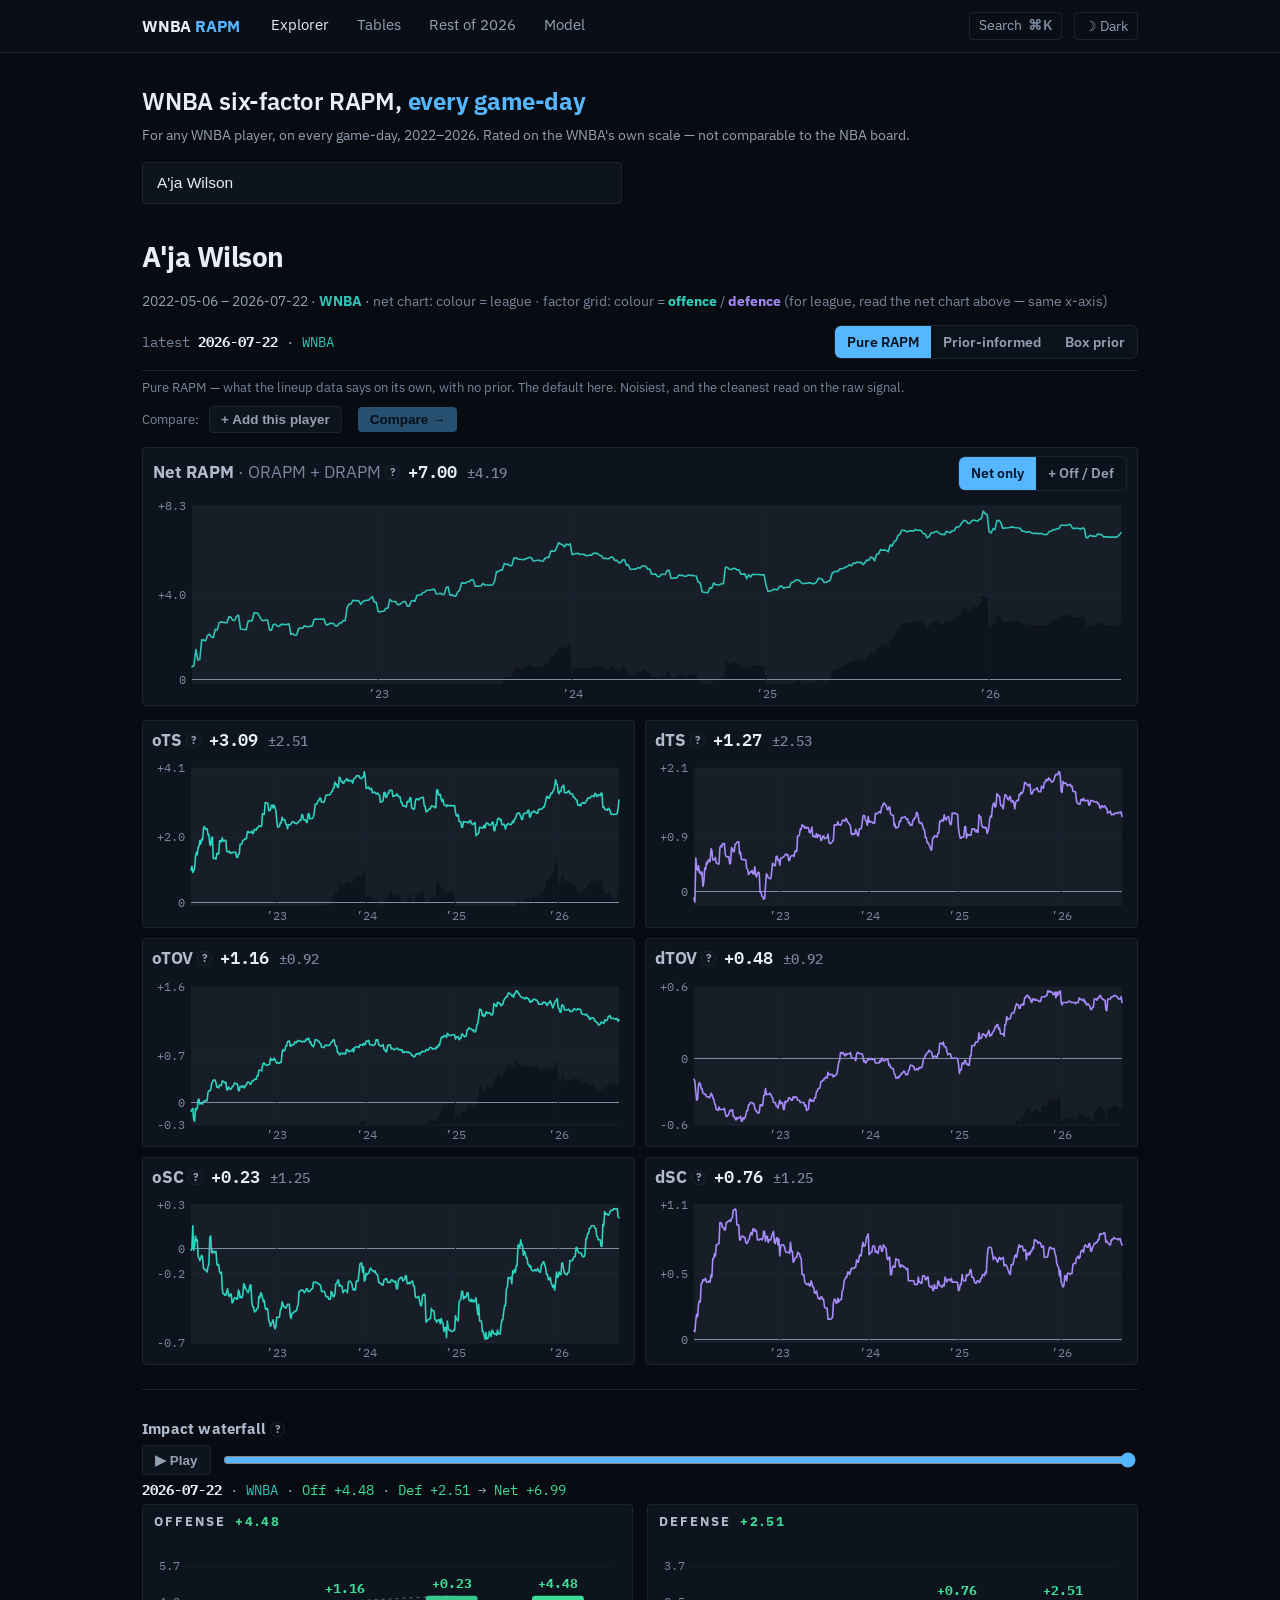
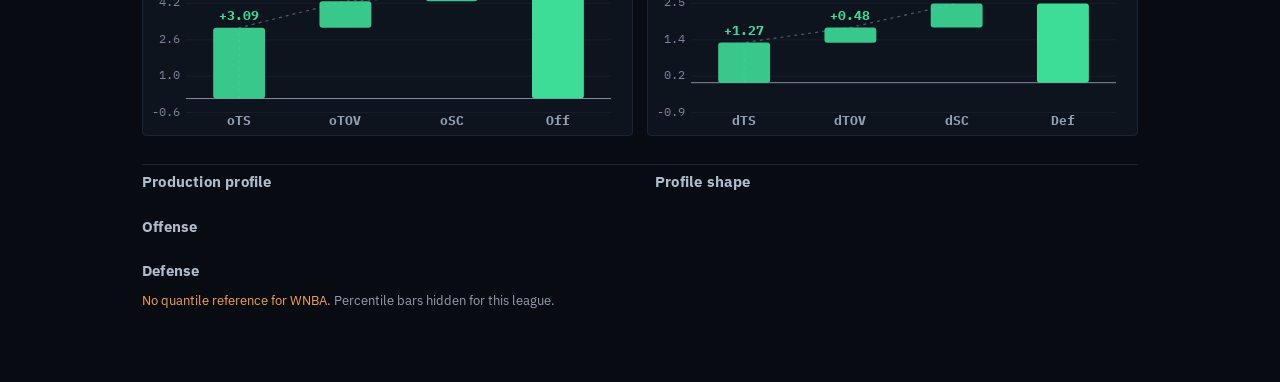
==== commit d1e10ba3: "Prior-informed mode + Rest of 2026 projection Third rating mode (in-ridge WNBA box prior) and a four" ====
--- a/index.html
+++ b/index.html
@@ -326,6 +326,7 @@
       <span class="readout" id="readout"></span>
       <div id="modeseg" class="seg" style="margin-left:auto;display:none">
         <button data-mode="pure" type="button">Pure RAPM</button>
+        <button data-mode="prior" type="button" title="The same daily solve, shrunk toward a WNBA box-score prior instead of toward zero.">Prior-informed</button>
         <button data-mode="box" type="button">Box prior</button>
       </div>
     </div>
@@ -529,12 +530,17 @@
 //            line instead of disjoint per-league graphs; net chart coloured by league played (F4).
 // The box hint's "reads cooler than the board" clause is NOT filler — it is the honest-scale
 // disclosure for a curve drawn on the same axis as the board. Shorten it, never drop it.
-// TWO modes here, not the men's four, and the omissions are deliberate:
-//   prior-informed — that board is a daily-refit box+EPM in-ridge prior. There is no WNBA
-//                    EPM, so the same label over a different estimator would be a lie.
-//   latent         — fuses a player's legs ACROSS leagues. One league => identity function.
+// THREE modes here, not the men's four.
+//   pure   — the default (owner's pick, kept when Prior-informed shipped 2026-07-29).
+//   prior  — the SAME per-atom daily solve, shrunk toward a WNBA BOX-SCORE prior instead of
+//            toward zero. NOT the men's mode: that one is box+EPM and there is no WNBA EPM.
+//            Two things the hint has to say out loud, because both look like bugs otherwise —
+//            the board is no longer mean-zero, and thin-exposure players move DOWN on it.
+//   box    — the prior itself, at its own scale.
+//   latent — ABSENT. It fuses a player's legs ACROSS leagues; one league => identity.
 const MODEHINT={
   pure:'Pure RAPM — what the lineup data says on its own, with no prior. The default here. Noisiest, and the cleanest read on the raw signal.',
+  prior:'Prior-informed RAPM — the same solve, shrunk toward a WNBA box-score prior instead of toward zero, hardest where lineup data is thin. Box-only: there is no WNBA equivalent of the commercial metric the men\'s version also uses. It predicts game margins better than Pure, but it is not centred on zero and a thin-exposure player the box sheet dislikes can sit ~2 points lower here.',
   box:'Box prior — a box-score prediction of the same six factors, fit on WNBA box stats only. Shown at its own honest scale, so it reads cooler than the board, especially on defense.'};
 const MODEHINT_LATENT_ALIAS='';
 // DISPLAY-ONLY SMOOTHING DISCLOSURE (fence F3, owner-reopened 2026-07-17). DORMANT since 2026-07-21:
@@ -571,9 +577,12 @@
   const opt=u=>fetch(u).then(r=>r.ok?r.json():null).catch(()=>null);
   Promise.all([
     fetch('data/'+id+'.json').then(r=>r.json()),     // PURE board (base here; carries name)
+    opt('data/'+id+'_prior.json'),                   // prior-informed (in-ridge WNBA box prior)
     opt('data/'+id+'_box.json')                      // box prior
-  ]).then(([pure,box])=>{
-    const prior=pure, latent=null, atoms=null, atomsp=null;   // no such boards in the WNBA
+  ]).then(([pure,priorS,box])=>{
+    // `prior` is the BASE file here, i.e. pure: it is the one that carries .name and the one
+    // priorPrep below is built from. The prior-informed SERIES entry comes from priorS.
+    const prior=pure, latent=null, atoms=null, atomsp=null;   // no latent/atom boards here
     PNAME=prior.name||name;
     const priorPrep=prep(prior);
     // plan45 B1 (D3): single-league players have no _latent.json; alias Latent to the prior board
@@ -586,7 +595,7 @@
     // guaranteed even when the lengths happen to match. Date is the only safe join.
     ATOMSRC={pure:indexAtoms(atoms), prior:indexAtoms(atomsp)}; ATOMS=null; ATOMOPEN=null;
     BOX_SM=(box&&box.sm)||0;                        // per-player: what was actually applied (F3)
-    SERIES={pure:priorPrep, box:box?prep(box):null};
+    SERIES={pure:priorPrep, prior:priorS?prep(priorS):null, box:box?prep(box):null};
     RAW={prior, pure, box, latent};
     show();
   });}
@@ -1219,7 +1228,7 @@
   applyAtomLayout();   // a fresh grid is always collapsed; clear any class left by the last player
   Object.keys(ATOMK).forEach(f=>{const b=document.getElementById('dr_'+f);
     if(b)b.addEventListener('click',()=>toggleAtoms(f));});
-  document.getElementById('projseg').style.display='inline-flex';
+  // projseg deliberately NOT revealed -- no WNBA player-trajectory projection exists.
   document.getElementById('odseg').style.display='inline-flex';
   syncProjSeg(); syncOdSeg();
   syncSeg();
